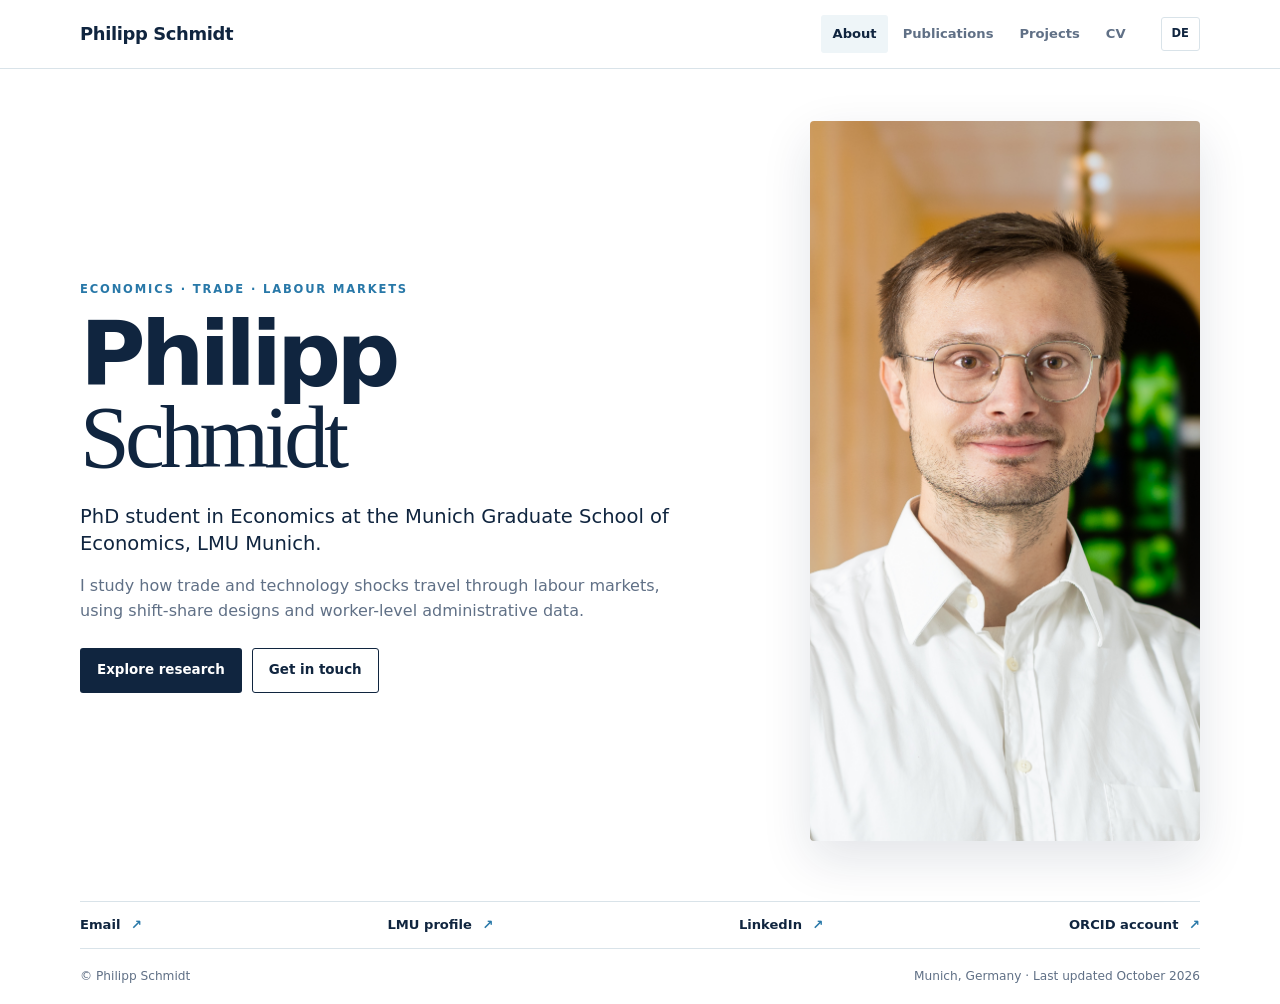
==== index.html @ 460c7bca "Fix tab navigation and add LMU profile link Co-authored-by: Copilot <223556219+Copilot@users.noreply" ====
<!doctype html>
<html lang="en">
<head>
  <meta charset="utf-8">
  <meta name="viewport" content="width=device-width, initial-scale=1">
  <meta name="description" content="Philipp Schmidt is a PhD student in Economics at LMU Munich, studying international trade, labour markets, technology shocks, shift-share designs, and worker-level administrative data.">
  <title>Philipp Schmidt | PhD Student in Economics at LMU Munich</title>

  <meta property="og:type" content="website">
  <meta property="og:title" content="Philipp Schmidt | PhD Student in Economics at LMU Munich">
  <meta property="og:description" content="Philipp Schmidt is a PhD student in Economics at LMU Munich, studying international trade, labour markets, technology shocks, shift-share designs, and worker-level administrative data.">
  <meta property="og:url" content="https://philippschmidt2410.github.io/">
  <meta property="og:image" content="https://philippschmidt2410.github.io/Schmitt_Phillip_2026_quer.jpg">
  <meta name="twitter:card" content="summary_large_image">

  <link rel="stylesheet" href="styles.css">
  <meta name="google-site-verification" content="IKykFTVIpXDxsYr1GU4MjM4J6yxkAL5DKPeEgNpzrPI">
</head>
<body>
  <header class="site-header">
    <div class="container nav-wrap">
      <a class="brand" href="#about" aria-label="Philipp Schmidt home">Philipp Schmidt</a>
      <nav aria-label="Main navigation" role="tablist">
        <button class="tab-button active" id="tab-about" type="button" role="tab" data-tab="about" data-i18n="navAbout" aria-controls="about" aria-selected="true">About</button>
        <button class="tab-button" id="tab-publications" type="button" role="tab" data-tab="publications" data-i18n="navPublications" aria-controls="publications" aria-selected="false">Publications</button>
        <button class="tab-button" id="tab-projects" type="button" role="tab" data-tab="projects" data-i18n="projectsTitle" aria-controls="projects" aria-selected="false">Projects</button>
        <button class="tab-button" id="tab-cv" type="button" role="tab" data-tab="cv" data-i18n="navCv" aria-controls="cv" aria-selected="false">CV</button>
      </nav>
      <button class="language-toggle" id="language-toggle" type="button" aria-label="Switch language">DE</button>
    </div>
  </header>

  <main class="tab-content">
    <section id="about" class="tab-panel active" role="tabpanel" aria-labelledby="tab-about">
      <div class="hero container">
        <div class="hero-copy">
          <p class="eyebrow" data-i18n="eyebrow">Economics · Trade · Labour markets</p>
          <h1>Philipp<br><span class="surname">Schmidt</span></h1>
          <p class="lead" data-i18n="intro">PhD student in Economics at the Munich Graduate School of Economics, LMU Munich.</p>
          <p class="muted" data-i18n="introDetail">I study how trade and technology shocks travel through labour markets, using shift-share designs and worker-level administrative data.</p>
          <div class="actions">
            <button class="button primary" type="button" data-open-tab="publications" data-i18n="exploreResearch">Explore publications</button>
            <a class="button secondary" href="mailto:philipp.schmidt@econ.lmu.de" data-i18n="getInTouch">Get in touch</a>
          </div>
        </div>

        <div class="portrait-card">
          <img src="Schmitt_Phillip_2026_hoch.jpg" alt="Portrait of Philipp Schmidt" width="480" height="720">
        </div>
      </div>

      <div class="quick-links container" aria-label="Profile links">
        <a href="mailto:philipp.schmidt@econ.lmu.de">Email <span>↗</span></a>
        <a href="https://www.econ.lmu.de/en/persons/contact-page/philipp-schmidt-a4335879.html" target="_blank" rel="noopener">LMU profile <span>↗</span></a>
        <a href="https://linkedin.com/in/philipp-lukas-schmidt" target="_blank" rel="noopener">LinkedIn <span>↗</span></a>
        <a href="https://orcid.org/0009-0005-5736-9751" target="_blank" rel="noopener">ORCID account <span>↗</span></a>
      </div>
    </section>

    <section id="publications" class="tab-panel section container" role="tabpanel" aria-labelledby="tab-publications">
      <div class="section-heading"><p class="eyebrow">01</p><h2 data-i18n="publicationsTitle">Publications</h2></div>
      <div class="section-intro"><p data-i18n="researchIntro">My work is empirical, in international trade, labour economics and applied econometrics.</p></div>

      <div class="cards">
        <article class="card featured">
          <p class="tag" data-i18n="wipTag">WORK IN PROGRESS</p>
          <h3>One Shock, Two Europes: The (Asymmetric) Labor Market Effects of Chinese Import Competition</h3>
          <p data-i18n="wipAbstract">I estimate the effect of Chinese import competition on manufacturing employment across EU-15 regions, using a shift-share instrument in the Borusyak–Hull–Jaravel framework with exposure-robust inference. The aggregate effect is close to zero, but it conceals a sharp divergence between German regions and the rest of the EU-15.</p>
          <p class="muted" data-i18n="wipNote">Master's thesis, Toulouse School of Economics, 2026. Supervisor: Paul Diegert, PhD.</p>
        </article>

        <article class="card">
          <p class="tag" data-i18n="publicationTag">DISCUSSION PAPER</p>
          <h3>Labor Market Integration of Asylum Seekers in Europe: Recent Trends and Barriers</h3>
          <p>Lange, Martin, Sarah McNamara and Philipp Schmidt (2024). <em>ZEW Discussion Paper No. 24-073.</em></p>
          <a href="https://dx.doi.org/10.2139/ssrn.5045065" target="_blank" rel="noopener" data-i18n="readPaper">Read paper ↗</a>
        </article>

        <article class="card">
          <p class="tag" data-i18n="reportTag">POLICY REPORT</p>
          <h3>Migration and Integration in European Labour Markets</h3>
          <p>Lange, McNamara, Schmidt, Barreto, Sommerfeld &amp; Streng (2024). Horizon Europe Deliverable D5.5, European Commission.</p>
          <a href="https://projectwelar.eu/wp-content/uploads/2024/07/D5.5_Migration-and-integration-in-European-labour-markets.pdf" target="_blank" rel="noopener" data-i18n="viewReport">View report ↗</a>
        </article>
      </div>

      <h3 class="subheading" data-i18n="experienceTitle">Research experience</h3>
      <div class="timeline">
        <div class="timeline-item"><span>08/2026–09/2026</span><div><h4>University of Mannheim · Chair of Macro and Development Economics</h4><p>Research Assistant · Prof. Miren Azkarate-Askasua, PhD</p><small>Out-of-core R pipelines for over 1 TB of workforce microdata; longitudinal career and migration sequences; scalable entity matching against Compustat and ROR.</small></div></div>
        <div class="timeline-item"><span>06/2025–07/2026</span><div><h4>University of Mannheim · Chair of International Macroeconomics</h4><p>Research Assistant · Prof. Dr. Jan Schymik</p><small>International general-equilibrium models in Julia; global patent data via SQL on Google Cloud; manuscript preparation.</small></div></div>
        <div class="timeline-item"><span>06/2025–02/2026</span><div><h4>University of Mannheim · Chair of Macro and Development Economics</h4><p>Research Assistant · Prof. Miren Azkarate-Askasua, PhD</p><small>Ported and extended a Matlab package correcting limited-mobility bias in AKM models into Julia.</small></div></div>
        <div class="timeline-item"><span>01/2024–08/2025</span><div><h4>ZEW – Leibniz Centre for European Economic Research</h4><p>Research Assistant · Labour Markets and Social Insurance</p><small>Empirical sections and visualisations for ZEW Discussion Paper 24-073; harmonisation of European Union Labour Force Survey microdata.</small></div></div>
        <div class="timeline-item"><span>10/2022–07/2023</span><div><h4>ZEW – Leibniz Centre for European Economic Research</h4><p>Research Assistant · Junior Research Group IMES</p><small>Data preparation and replication of empirical analyses on migration, integration and attitudes towards the welfare state.</small></div></div>
        <div class="timeline-item"><span>01/2021–07/2022</span><div><h4>GESIS – Leibniz Institute for the Social Sciences</h4><p>Research Assistant · Observation of the Population</p><small>Design and fielding of large-scale panel surveys (FReDA, pairfam); survey-methodological analyses.</small></div></div>
      </div>
    </section>

    <section id="projects" class="tab-panel section container" role="tabpanel" aria-labelledby="tab-projects">
      <div class="section-heading"><p class="eyebrow">02</p><h2 data-i18n="projectsTitle">Projects</h2></div>
      <div class="empty-state">
        <p data-i18n="projectsText">Master thesis and group-project repositories will be linked here once their URLs are added.</p>
      </div>
    </section>

    <section id="cv" class="tab-panel section container" role="tabpanel" aria-labelledby="tab-cv">
      <div class="section-heading"><p class="eyebrow">03</p><h2 data-i18n="cvTitle">CV &amp; Education</h2></div>
      <div class="cv-grid">
        <div>
          <h3 data-i18n="currentPosition">Current position</h3>
          <p><strong>Munich Graduate School of Economics, LMU Munich</strong><br>PhD in Economics · since 10/2026</p>
          <p class="muted" data-i18n="supervisors">Supervisors: Prof. Dr. Monika Schnitzer and Prof. Dr. Carsten Eckel</p>
        </div>
        <div>
          <h3 data-i18n="educationTitle">Education</h3>
          <p><strong>University of Mannheim &amp; Toulouse School of Economics</strong><br>MSc Economics and MSc Econometrics &amp; Empirical Economics · 2024–2026<br>Final grade 1.0 (Mannheim) · 18.2/20, <em>mention Très Bien</em> (Toulouse)</p>
          <p><strong>University of Mannheim</strong><br>BSc Economics · 2021–2024 · final grade 1.3<br>BA Political Science · 2018–2021 · final grade 1.6</p>
        </div>
      </div>
      <a class="button primary" href="CV_Schmidt.pdf" data-i18n="cvDownload">Download CV (PDF)</a>

      <h3 class="subheading" data-i18n="otherExperience">Policy &amp; professional experience</h3>
      <div class="compact-list">
        <p><strong>KfW Development Bank</strong> · Intern, Climate and Natural Resources in Asia (07/2023–12/2023)</p>
        <p><strong>German Bundestag</strong> · Intern, Office of Tobias B. Bacherle, MP (07/2022–10/2022)</p>
        <p><strong>Federal Foreign Office</strong> · Intern, EU2020 Communication and Culture (07/2020–08/2020)</p>
      </div>
    </section>
  </main>

  <footer class="container footer">
    <span>© Philipp Schmidt</span>
    <span data-i18n="footerNote">Munich, Germany · Last updated November 2026</span>
  </footer>

  <script src="script.js"></script>
</body>
</html>
---- styles.css ----
:root {
  --ink:#10253f;
  --muted:#607086;
  --blue:#2878a8;
  --pale:#eef5f8;
  --line:#d9e3e9;
  --serif:Georgia,'Times New Roman',serif;
  --sans:Inter,ui-sans-serif,system-ui,-apple-system,'Segoe UI',sans-serif;
}

* { box-sizing:border-box; }
html { scroll-behavior:smooth; }
body { margin:0; color:var(--ink); font-family:var(--sans); line-height:1.55; background:#fff; }
a { color:inherit; text-decoration:none; }
button { font:inherit; }
a:focus-visible, button:focus-visible { outline:3px solid #f0ad4e; outline-offset:3px; }
.container { width:min(1120px,calc(100% - 48px)); margin-inline:auto; }

.site-header {
  position:sticky;
  top:0;
  z-index:10;
  background:rgba(255,255,255,.96);
  backdrop-filter:blur(12px);
  border-bottom:1px solid var(--line);
}
.nav-wrap { height:68px; display:flex; align-items:center; gap:24px; }
.brand { font-size:1.12rem; font-weight:800; letter-spacing:-.02em; white-space:nowrap; margin-right:auto; }
nav { display:flex; align-items:center; gap:4px; }
.tab-button {
  border:0;
  border-radius:3px;
  background:transparent;
  color:var(--muted);
  padding:9px 11px;
  cursor:pointer;
  font-size:.82rem;
  font-weight:700;
}
.tab-button:hover { color:var(--blue); }
.tab-button.active { background:var(--pale); color:var(--ink); }
.language-toggle { border:1px solid var(--line); background:#fff; color:var(--ink); padding:7px 10px; border-radius:3px; cursor:pointer; font-size:.72rem; font-weight:800; }

.tab-panel { display:none; }
.tab-panel.active { display:block; }
.hero {
  min-height:calc(100vh - 68px);
  display:grid;
  grid-template-columns:minmax(0,1.15fr) minmax(280px,.85fr);
  align-items:center;
  gap:56px;
  padding-block:36px 44px;
}
.eyebrow, .tag { font-size:.72rem; letter-spacing:.16em; text-transform:uppercase; color:var(--blue); font-weight:800; }
.hero h1 { font-size:clamp(3.7rem,7vw,6.6rem); line-height:.92; letter-spacing:-.055em; margin:14px 0 24px; }
.surname { font-family:var(--serif); font-weight:400; }
.lead { max-width:620px; font-size:1.22rem; line-height:1.42; margin:0 0 12px; }
.muted { color:var(--muted); }
.intro-detail { max-width:620px; }
.actions { display:flex; gap:10px; margin-top:24px; }
.button { display:inline-block; border:1px solid transparent; padding:11px 16px; border-radius:3px; font-weight:800; font-size:.84rem; cursor:pointer; }
.primary { background:var(--ink); color:#fff; }
.primary:hover { background:var(--blue); }
.secondary { border-color:var(--ink); }
.secondary:hover { border-color:var(--blue); color:var(--blue); }
.portrait-card { justify-self:end; width:min(100%,390px); }
.portrait-card img { display:block; width:100%; aspect-ratio:2/3; object-fit:cover; object-position:center 32%; border-radius:4px; box-shadow:0 18px 50px rgba(16,37,63,.12); }

.quick-links { border-block:1px solid var(--line); display:flex; justify-content:space-between; gap:20px; padding:13px 0; font-size:.82rem; }
.quick-links a { font-weight:800; }
.quick-links span { color:var(--blue); margin-left:6px; }

.section { padding-block:42px 56px; }
.section-heading { display:flex; align-items:baseline; gap:18px; margin-bottom:18px; }
.section-heading .eyebrow { margin:0; }
.section h2 { font-size:clamp(2.2rem,4vw,3.8rem); letter-spacing:-.06em; line-height:1; margin:0; }
.section-intro { max-width:680px; font-size:1.1rem; margin-bottom:24px; }
.cards { display:grid; grid-template-columns:1fr 1fr; gap:12px; }
.card { border:1px solid var(--line); padding:20px; min-height:220px; display:flex; flex-direction:column; }
.card.featured { background:var(--pale); border-color:transparent; }
.card h3 { font-family:var(--serif); font-size:1.45rem; line-height:1.18; margin:6px 0 12px; font-weight:400; }
.card a { color:var(--blue); font-weight:800; margin-top:auto; font-size:.84rem; }
.subheading { margin:36px 0 12px; font-size:1.12rem; }
.timeline { border-top:1px solid var(--line); }
.timeline-item { display:grid; grid-template-columns:155px 1fr; gap:22px; padding:12px 0; border-bottom:1px solid var(--line); }
.timeline-item > span { color:var(--blue); font-size:.78rem; font-weight:800; }
.timeline-item h4 { font-size:.95rem; margin:0 0 2px; }
.timeline-item p { margin:0; color:var(--muted); font-size:.86rem; }
.timeline-item small { display:block; margin-top:5px; color:var(--muted); }

.empty-state { border:1px solid var(--line); background:var(--pale); padding:24px; max-width:680px; }
.empty-state p { margin:0; }
.cv-grid { display:grid; grid-template-columns:1fr 1fr; gap:36px; margin-bottom:22px; }
.cv-grid h3 { font-size:.78rem; text-transform:uppercase; letter-spacing:.12em; color:var(--blue); }
.compact-list { border-top:1px solid var(--line); }
.compact-list p { padding:10px 0; border-bottom:1px solid var(--line); margin:0; }

.footer { display:flex; justify-content:space-between; gap:20px; padding-block:18px; color:var(--muted); font-size:.76rem; }

@media (max-width:760px) {
  .container { width:min(100% - 32px,560px); }
  .nav-wrap { height:auto; min-height:62px; flex-wrap:wrap; gap:4px 8px; padding-block:7px; }
  .brand { flex:1 1 calc(100% - 54px); }
  .language-toggle { order:2; }
  nav { order:3; width:100%; overflow-x:auto; }
  .tab-button { flex:1; padding:7px 5px; white-space:nowrap; }
  .hero { min-height:auto; grid-template-columns:1fr; gap:26px; padding-block:38px 30px; }
  .hero h1 { font-size:clamp(3.2rem,17vw,5rem); }
  .portrait-card { justify-self:start; width:210px; }
  .quick-links { flex-wrap:wrap; justify-content:flex-start; gap:8px 18px; }
  .section { padding-block:28px 40px; }
  .cards, .cv-grid { grid-template-columns:1fr; gap:10px; }
  .timeline-item { grid-template-columns:1fr; gap:2px; padding-block:10px; }
  .section-heading { gap:10px; }
  .footer { display:block; }
  .footer span { display:block; }
}
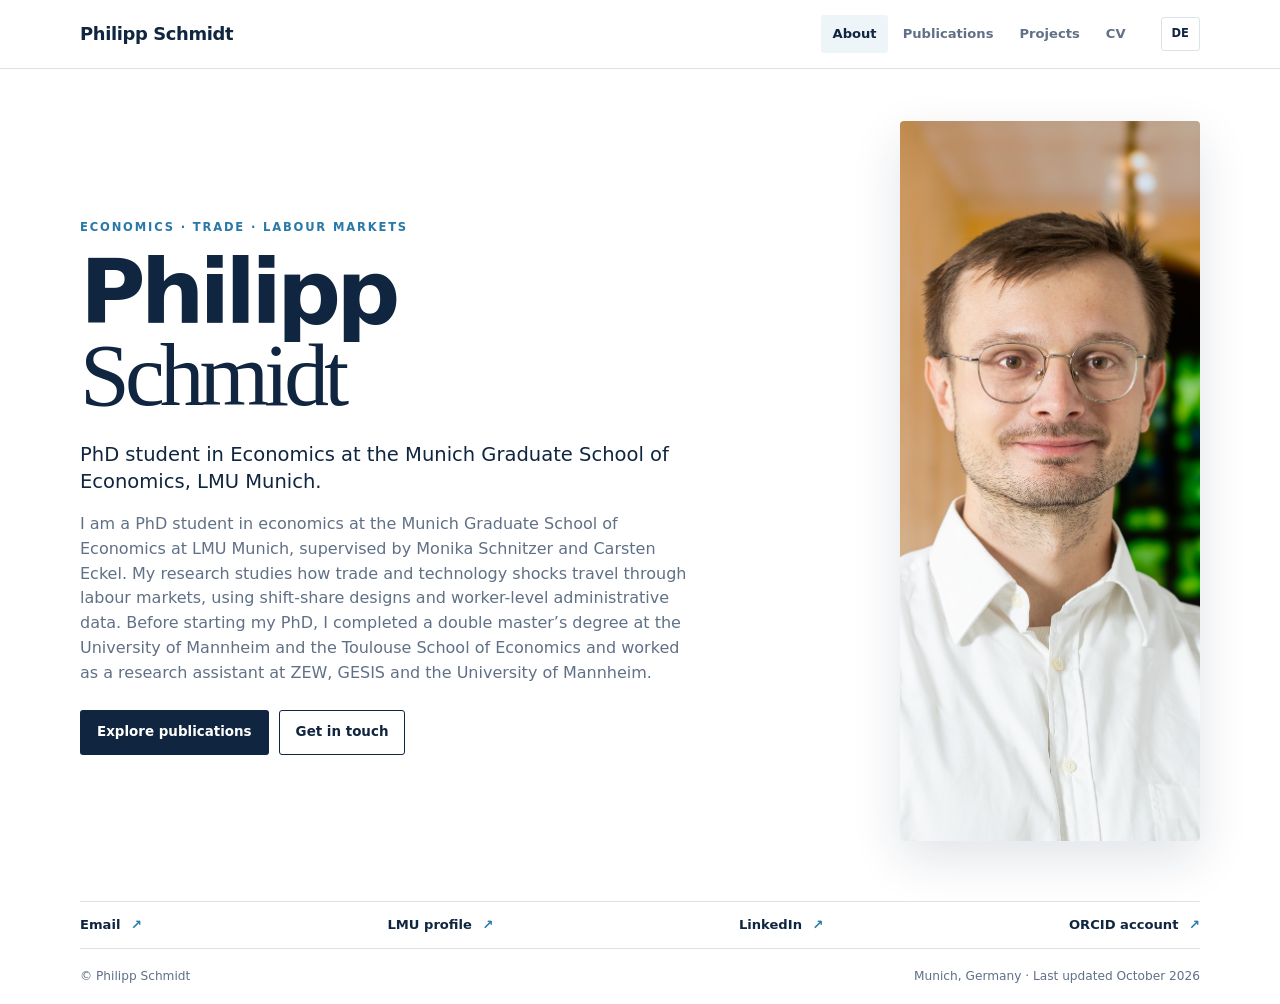
==== commit da2930fb: "Update profile text and navigation Co-authored-by: copilot-swe-agent[bot] <198982749+Copilot@users.n" ====
--- a/index.html
+++ b/index.html
@@ -19,7 +19,7 @@
 <body>
   <header class="site-header">
     <div class="container nav-wrap">
-      <a class="brand" href="#about" aria-label="Philipp Schmidt home">Philipp Schmidt</a>
+      <button class="brand" type="button" data-open-tab="about" aria-label="Philipp Schmidt home">Philipp Schmidt</button>
       <nav aria-label="Main navigation" role="tablist">
         <button class="tab-button active" id="tab-about" type="button" role="tab" data-tab="about" data-i18n="navAbout" aria-controls="about" aria-selected="true">About</button>
         <button class="tab-button" id="tab-publications" type="button" role="tab" data-tab="publications" data-i18n="navPublications" aria-controls="publications" aria-selected="false">Publications</button>
@@ -39,7 +39,7 @@
           <p class="lead" data-i18n="intro">PhD student in Economics at the Munich Graduate School of Economics, LMU Munich.</p>
           <p class="muted" data-i18n="introDetail">I study how trade and technology shocks travel through labour markets, using shift-share designs and worker-level administrative data.</p>
           <div class="actions">
-            <button class="button primary" type="button" data-open-tab="publications" data-i18n="exploreResearch">Explore publications</button>
+            <button class="button primary" type="button" data-open-tab="publications" data-i18n="explorePublications">Explore publications</button>
             <a class="button secondary" href="mailto:philipp.schmidt@econ.lmu.de" data-i18n="getInTouch">Get in touch</a>
           </div>
         </div>
--- a/styles.css
+++ b/styles.css
@@ -25,7 +25,7 @@
   border-bottom:1px solid var(--line);
 }
 .nav-wrap { height:68px; display:flex; align-items:center; gap:24px; }
-.brand { font-size:1.12rem; font-weight:800; letter-spacing:-.02em; white-space:nowrap; margin-right:auto; }
+.brand { border:0; background:transparent; color:var(--ink); font-size:1.12rem; font-weight:800; letter-spacing:-.02em; white-space:nowrap; margin-right:auto; cursor:pointer; padding:0; }
 nav { display:flex; align-items:center; gap:4px; }
 .tab-button {
   border:0;
@@ -63,7 +63,7 @@
 .primary:hover { background:var(--blue); }
 .secondary { border-color:var(--ink); }
 .secondary:hover { border-color:var(--blue); color:var(--blue); }
-.portrait-card { justify-self:end; width:min(100%,390px); }
+.portrait-card { justify-self:end; width:min(100%,300px); }
 .portrait-card img { display:block; width:100%; aspect-ratio:2/3; object-fit:cover; object-position:center 32%; border-radius:4px; box-shadow:0 18px 50px rgba(16,37,63,.12); }
 
 .quick-links { border-block:1px solid var(--line); display:flex; justify-content:space-between; gap:20px; padding:13px 0; font-size:.82rem; }
@@ -106,7 +106,7 @@
   .tab-button { flex:1; padding:7px 5px; white-space:nowrap; }
   .hero { min-height:auto; grid-template-columns:1fr; gap:26px; padding-block:38px 30px; }
   .hero h1 { font-size:clamp(3.2rem,17vw,5rem); }
-  .portrait-card { justify-self:start; width:210px; }
+  .portrait-card { justify-self:start; width:180px; }
   .quick-links { flex-wrap:wrap; justify-content:flex-start; gap:8px 18px; }
   .section { padding-block:28px 40px; }
   .cards, .cv-grid { grid-template-columns:1fr; gap:10px; }
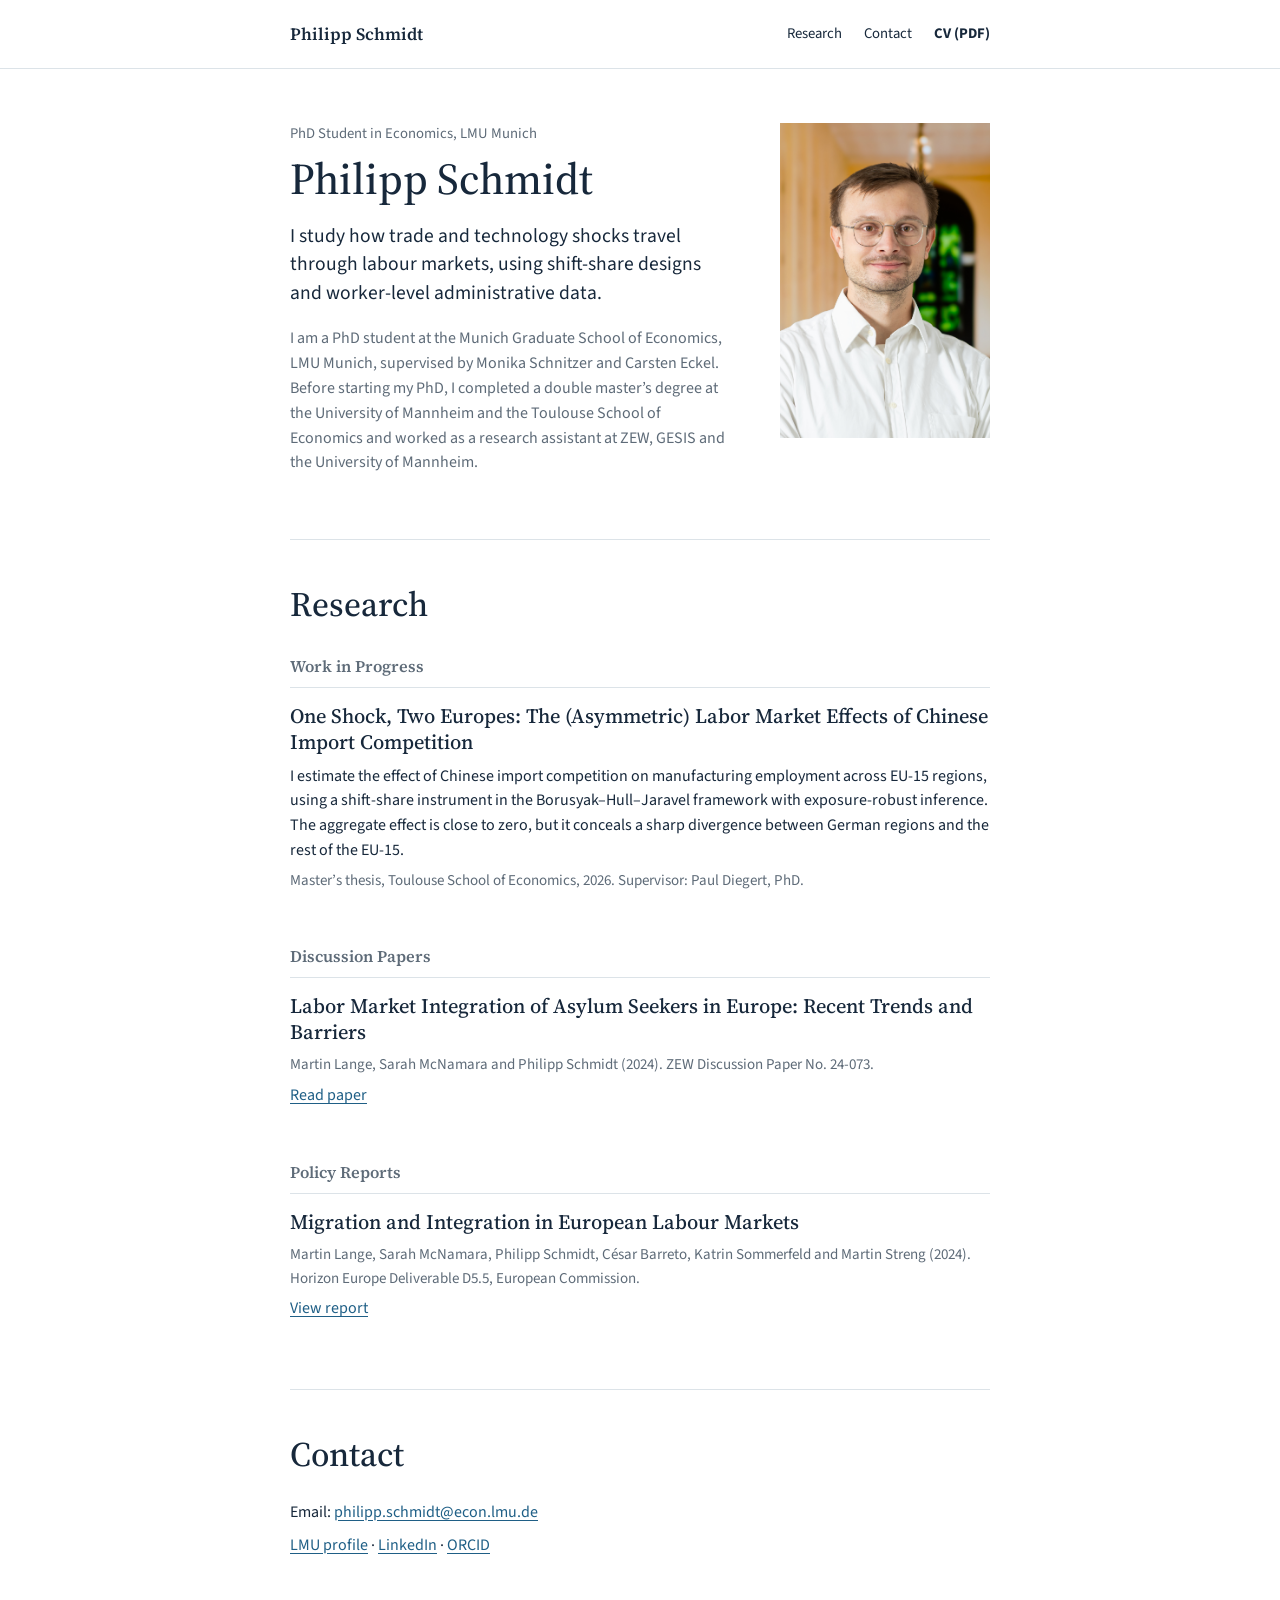
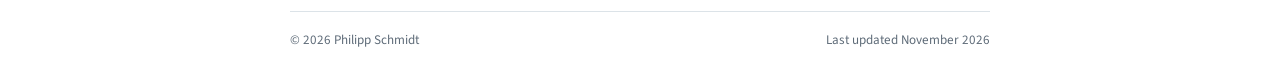
==== commit c0a359a3: "Modernize academic personal website Co-authored-by: copilot-swe-agent[bot] <198982749+Copilot@users." ====
--- a/index.html
+++ b/index.html
@@ -10,128 +10,82 @@
   <meta property="og:title" content="Philipp Schmidt | PhD Student in Economics at LMU Munich">
   <meta property="og:description" content="Philipp Schmidt is a PhD student in Economics at LMU Munich, studying international trade, labour markets, technology shocks, shift-share designs, and worker-level administrative data.">
   <meta property="og:url" content="https://philippschmidt2410.github.io/">
-  <meta property="og:image" content="https://philippschmidt2410.github.io/Schmitt_Phillip_2026_quer.jpg">
+  <meta property="og:image" content="https://philippschmidt2410.github.io/schmidt-philipp-og.jpg">
   <meta name="twitter:card" content="summary_large_image">
 
+  <link rel="icon" href="favicon.svg" type="image/svg+xml">
+  <link rel="preconnect" href="https://fonts.googleapis.com">
+  <link rel="preconnect" href="https://fonts.gstatic.com" crossorigin>
+  <link href="https://fonts.googleapis.com/css2?family=Source+Sans+3:wght@400;500;600;700&family=Source+Serif+4:wght@400;500;600&display=swap" rel="stylesheet">
   <link rel="stylesheet" href="styles.css">
   <meta name="google-site-verification" content="IKykFTVIpXDxsYr1GU4MjM4J6yxkAL5DKPeEgNpzrPI">
 </head>
 <body>
   <header class="site-header">
     <div class="container nav-wrap">
-      <button class="brand" type="button" data-open-tab="about" aria-label="Philipp Schmidt home">Philipp Schmidt</button>
-      <nav aria-label="Main navigation" role="tablist">
-        <button class="tab-button active" id="tab-about" type="button" role="tab" data-tab="about" data-i18n="navAbout" aria-controls="about" aria-selected="true">About</button>
-        <button class="tab-button" id="tab-publications" type="button" role="tab" data-tab="publications" data-i18n="navPublications" aria-controls="publications" aria-selected="false">Publications</button>
-        <button class="tab-button" id="tab-projects" type="button" role="tab" data-tab="projects" data-i18n="projectsTitle" aria-controls="projects" aria-selected="false">Projects</button>
-        <button class="tab-button" id="tab-cv" type="button" role="tab" data-tab="cv" data-i18n="navCv" aria-controls="cv" aria-selected="false">CV</button>
+      <a class="brand" href="#" aria-label="Philipp Schmidt, home">Philipp Schmidt</a>
+      <nav aria-label="Main navigation">
+        <a href="#research">Research</a>
+        <a href="#contact">Contact</a>
+        <a class="cv-link" href="philipp-schmidt-cv.pdf">CV (PDF)</a>
       </nav>
-      <button class="language-toggle" id="language-toggle" type="button" aria-label="Switch language">DE</button>
     </div>
   </header>
 
-  <main class="tab-content">
-    <section id="about" class="tab-panel active" role="tabpanel" aria-labelledby="tab-about">
-      <div class="hero container">
-        <div class="hero-copy">
-          <p class="eyebrow" data-i18n="eyebrow">Economics · Trade · Labour markets</p>
-          <h1>Philipp<br><span class="surname">Schmidt</span></h1>
-          <p class="lead" data-i18n="intro">PhD student in Economics at the Munich Graduate School of Economics, LMU Munich.</p>
-          <p class="muted" data-i18n="introDetail">I study how trade and technology shocks travel through labour markets, using shift-share designs and worker-level administrative data.</p>
-          <div class="actions">
-            <button class="button primary" type="button" data-open-tab="publications" data-i18n="explorePublications">Explore publications</button>
-            <a class="button secondary" href="mailto:philipp.schmidt@econ.lmu.de" data-i18n="getInTouch">Get in touch</a>
-          </div>
-        </div>
+  <main>
+    <section id="about" class="intro container">
+      <div class="intro-copy">
+        <p class="role">PhD Student in Economics, LMU Munich</p>
+        <h1>Philipp Schmidt</h1>
+        <p class="lead">I study how trade and technology shocks travel through labour markets, using shift-share designs and worker-level administrative data.</p>
+        <p>I am a PhD student at the Munich Graduate School of Economics, LMU Munich, supervised by Monika Schnitzer and Carsten Eckel. Before starting my PhD, I completed a double master’s degree at the University of Mannheim and the Toulouse School of Economics and worked as a research assistant at ZEW, GESIS and the University of Mannheim.</p>
+      </div>
+      <figure class="portrait">
+        <img src="schmidt-philipp-portrait.jpg" alt="Portrait of Philipp Schmidt" width="480" height="720">
+      </figure>
+    </section>
 
-        <div class="portrait-card">
-          <img src="Schmitt_Phillip_2026_hoch.jpg" alt="Portrait of Philipp Schmidt" width="480" height="720">
-        </div>
+    <section id="research" class="section container">
+      <h2>Research</h2>
+
+      <div class="research-group">
+        <h3>Work in Progress</h3>
+        <article class="research-item">
+          <h4>One Shock, Two Europes: The (Asymmetric) Labor Market Effects of Chinese Import Competition</h4>
+          <p class="abstract">I estimate the effect of Chinese import competition on manufacturing employment across EU-15 regions, using a shift-share instrument in the Borusyak–Hull–Jaravel framework with exposure-robust inference. The aggregate effect is close to zero, but it conceals a sharp divergence between German regions and the rest of the EU-15.</p>
+          <p class="item-meta">Master’s thesis, Toulouse School of Economics, 2026. Supervisor: Paul Diegert, PhD.</p>
+        </article>
       </div>
 
-      <div class="quick-links container" aria-label="Profile links">
-        <a href="mailto:philipp.schmidt@econ.lmu.de">Email <span>↗</span></a>
-        <a href="https://www.econ.lmu.de/en/persons/contact-page/philipp-schmidt-a4335879.html" target="_blank" rel="noopener">LMU profile <span>↗</span></a>
-        <a href="https://linkedin.com/in/philipp-lukas-schmidt" target="_blank" rel="noopener">LinkedIn <span>↗</span></a>
-        <a href="https://orcid.org/0009-0005-5736-9751" target="_blank" rel="noopener">ORCID account <span>↗</span></a>
+      <div class="research-group">
+        <h3>Discussion Papers</h3>
+        <article class="research-item">
+          <h4>Labor Market Integration of Asylum Seekers in Europe: Recent Trends and Barriers</h4>
+          <p class="item-meta">Martin Lange, Sarah McNamara and Philipp Schmidt (2024). ZEW Discussion Paper No. 24-073.</p>
+          <p><a href="https://dx.doi.org/10.2139/ssrn.5045065" target="_blank" rel="noopener">Read paper</a></p>
+        </article>
+      </div>
+
+      <div class="research-group">
+        <h3>Policy Reports</h3>
+        <article class="research-item">
+          <h4>Migration and Integration in European Labour Markets</h4>
+          <p class="item-meta">Martin Lange, Sarah McNamara, Philipp Schmidt, César Barreto, Katrin Sommerfeld and Martin Streng (2024). Horizon Europe Deliverable D5.5, European Commission.</p>
+          <p><a href="https://projectwelar.eu/wp-content/uploads/2024/07/D5.5_Migration-and-integration-in-European-labour-markets.pdf" target="_blank" rel="noopener">View report</a></p>
+        </article>
       </div>
     </section>
 
-    <section id="publications" class="tab-panel section container" role="tabpanel" aria-labelledby="tab-publications">
-      <div class="section-heading"><p class="eyebrow">01</p><h2 data-i18n="publicationsTitle">Publications</h2></div>
-      <div class="section-intro"><p data-i18n="researchIntro">My work is empirical, in international trade, labour economics and applied econometrics.</p></div>
-
-      <div class="cards">
-        <article class="card featured">
-          <p class="tag" data-i18n="wipTag">WORK IN PROGRESS</p>
-          <h3>One Shock, Two Europes: The (Asymmetric) Labor Market Effects of Chinese Import Competition</h3>
-          <p data-i18n="wipAbstract">I estimate the effect of Chinese import competition on manufacturing employment across EU-15 regions, using a shift-share instrument in the Borusyak–Hull–Jaravel framework with exposure-robust inference. The aggregate effect is close to zero, but it conceals a sharp divergence between German regions and the rest of the EU-15.</p>
-          <p class="muted" data-i18n="wipNote">Master's thesis, Toulouse School of Economics, 2026. Supervisor: Paul Diegert, PhD.</p>
-        </article>
-
-        <article class="card">
-          <p class="tag" data-i18n="publicationTag">DISCUSSION PAPER</p>
-          <h3>Labor Market Integration of Asylum Seekers in Europe: Recent Trends and Barriers</h3>
-          <p>Lange, Martin, Sarah McNamara and Philipp Schmidt (2024). <em>ZEW Discussion Paper No. 24-073.</em></p>
-          <a href="https://dx.doi.org/10.2139/ssrn.5045065" target="_blank" rel="noopener" data-i18n="readPaper">Read paper ↗</a>
-        </article>
-
-        <article class="card">
-          <p class="tag" data-i18n="reportTag">POLICY REPORT</p>
-          <h3>Migration and Integration in European Labour Markets</h3>
-          <p>Lange, McNamara, Schmidt, Barreto, Sommerfeld &amp; Streng (2024). Horizon Europe Deliverable D5.5, European Commission.</p>
-          <a href="https://projectwelar.eu/wp-content/uploads/2024/07/D5.5_Migration-and-integration-in-European-labour-markets.pdf" target="_blank" rel="noopener" data-i18n="viewReport">View report ↗</a>
-        </article>
-      </div>
-
-      <h3 class="subheading" data-i18n="experienceTitle">Research experience</h3>
-      <div class="timeline">
-        <div class="timeline-item"><span>08/2026–09/2026</span><div><h4>University of Mannheim · Chair of Macro and Development Economics</h4><p>Research Assistant · Prof. Miren Azkarate-Askasua, PhD</p><small>Out-of-core R pipelines for over 1 TB of workforce microdata; longitudinal career and migration sequences; scalable entity matching against Compustat and ROR.</small></div></div>
-        <div class="timeline-item"><span>06/2025–07/2026</span><div><h4>University of Mannheim · Chair of International Macroeconomics</h4><p>Research Assistant · Prof. Dr. Jan Schymik</p><small>International general-equilibrium models in Julia; global patent data via SQL on Google Cloud; manuscript preparation.</small></div></div>
-        <div class="timeline-item"><span>06/2025–02/2026</span><div><h4>University of Mannheim · Chair of Macro and Development Economics</h4><p>Research Assistant · Prof. Miren Azkarate-Askasua, PhD</p><small>Ported and extended a Matlab package correcting limited-mobility bias in AKM models into Julia.</small></div></div>
-        <div class="timeline-item"><span>01/2024–08/2025</span><div><h4>ZEW – Leibniz Centre for European Economic Research</h4><p>Research Assistant · Labour Markets and Social Insurance</p><small>Empirical sections and visualisations for ZEW Discussion Paper 24-073; harmonisation of European Union Labour Force Survey microdata.</small></div></div>
-        <div class="timeline-item"><span>10/2022–07/2023</span><div><h4>ZEW – Leibniz Centre for European Economic Research</h4><p>Research Assistant · Junior Research Group IMES</p><small>Data preparation and replication of empirical analyses on migration, integration and attitudes towards the welfare state.</small></div></div>
-        <div class="timeline-item"><span>01/2021–07/2022</span><div><h4>GESIS – Leibniz Institute for the Social Sciences</h4><p>Research Assistant · Observation of the Population</p><small>Design and fielding of large-scale panel surveys (FReDA, pairfam); survey-methodological analyses.</small></div></div>
-      </div>
-    </section>
-
-    <section id="projects" class="tab-panel section container" role="tabpanel" aria-labelledby="tab-projects">
-      <div class="section-heading"><p class="eyebrow">02</p><h2 data-i18n="projectsTitle">Projects</h2></div>
-      <div class="empty-state">
-        <p data-i18n="projectsText">Master thesis and group-project repositories will be linked here once their URLs are added.</p>
-      </div>
-    </section>
-
-    <section id="cv" class="tab-panel section container" role="tabpanel" aria-labelledby="tab-cv">
-      <div class="section-heading"><p class="eyebrow">03</p><h2 data-i18n="cvTitle">CV &amp; Education</h2></div>
-      <div class="cv-grid">
-        <div>
-          <h3 data-i18n="currentPosition">Current position</h3>
-          <p><strong>Munich Graduate School of Economics, LMU Munich</strong><br>PhD in Economics · since 10/2026</p>
-          <p class="muted" data-i18n="supervisors">Supervisors: Prof. Dr. Monika Schnitzer and Prof. Dr. Carsten Eckel</p>
-        </div>
-        <div>
-          <h3 data-i18n="educationTitle">Education</h3>
-          <p><strong>University of Mannheim &amp; Toulouse School of Economics</strong><br>MSc Economics and MSc Econometrics &amp; Empirical Economics · 2024–2026<br>Final grade 1.0 (Mannheim) · 18.2/20, <em>mention Très Bien</em> (Toulouse)</p>
-          <p><strong>University of Mannheim</strong><br>BSc Economics · 2021–2024 · final grade 1.3<br>BA Political Science · 2018–2021 · final grade 1.6</p>
-        </div>
-      </div>
-      <a class="button primary" href="CV_Schmidt.pdf" data-i18n="cvDownload">Download CV (PDF)</a>
-
-      <h3 class="subheading" data-i18n="otherExperience">Policy &amp; professional experience</h3>
-      <div class="compact-list">
-        <p><strong>KfW Development Bank</strong> · Intern, Climate and Natural Resources in Asia (07/2023–12/2023)</p>
-        <p><strong>German Bundestag</strong> · Intern, Office of Tobias B. Bacherle, MP (07/2022–10/2022)</p>
-        <p><strong>Federal Foreign Office</strong> · Intern, EU2020 Communication and Culture (07/2020–08/2020)</p>
-      </div>
+    <section id="contact" class="section container">
+      <h2>Contact</h2>
+      <p>Email: <a href="mailto:philipp.schmidt@econ.lmu.de">philipp.schmidt@econ.lmu.de</a></p>
+      <p><a href="https://www.econ.lmu.de/en/persons/contact-page/philipp-schmidt-a4335879.html" target="_blank" rel="noopener">LMU profile</a> · <a href="https://linkedin.com/in/philipp-lukas-schmidt" target="_blank" rel="noopener">LinkedIn</a> · <a href="https://orcid.org/0009-0005-5736-9751" target="_blank" rel="noopener">ORCID</a></p>
     </section>
   </main>
 
   <footer class="container footer">
-    <span>© Philipp Schmidt</span>
-    <span data-i18n="footerNote">Munich, Germany · Last updated November 2026</span>
+    <span>© 2026 Philipp Schmidt</span>
+    <span>Last updated November 2026</span>
   </footer>
-
-  <script src="script.js"></script>
 </body>
 </html>
--- a/styles.css
+++ b/styles.css
@@ -1,117 +1,140 @@
 :root {
-  --ink:#10253f;
-  --muted:#607086;
-  --blue:#2878a8;
-  --pale:#eef5f8;
-  --line:#d9e3e9;
-  --serif:Georgia,'Times New Roman',serif;
-  --sans:Inter,ui-sans-serif,system-ui,-apple-system,'Segoe UI',sans-serif;
+  --ink: #17283b;
+  --muted: #5e6b78;
+  --line: #dce3e8;
+  --link: #1f5f86;
+  --heading: "Source Serif 4", Georgia, serif;
+  --text: "Source Sans 3", "Helvetica Neue", Arial, sans-serif;
 }
 
-* { box-sizing:border-box; }
-html { scroll-behavior:smooth; }
-body { margin:0; color:var(--ink); font-family:var(--sans); line-height:1.55; background:#fff; }
-a { color:inherit; text-decoration:none; }
-button { font:inherit; }
-a:focus-visible, button:focus-visible { outline:3px solid #f0ad4e; outline-offset:3px; }
-.container { width:min(1120px,calc(100% - 48px)); margin-inline:auto; }
+* { box-sizing: border-box; }
+html { scroll-behavior: smooth; }
+body {
+  margin: 0;
+  color: var(--ink);
+  background: #fff;
+  font-family: var(--text);
+  line-height: 1.55;
+}
+a { color: var(--link); text-decoration-thickness: 1px; text-underline-offset: 3px; }
+a:hover { text-decoration-thickness: 2px; }
+a:focus-visible { outline: 3px solid #d6a64a; outline-offset: 3px; }
+.container { width: min(700px, calc(100% - 48px)); margin-inline: auto; }
 
 .site-header {
-  position:sticky;
-  top:0;
-  z-index:10;
-  background:rgba(255,255,255,.96);
-  backdrop-filter:blur(12px);
-  border-bottom:1px solid var(--line);
+  position: sticky;
+  top: 0;
+  z-index: 10;
+  background: rgba(255, 255, 255, 0.97);
+  border-bottom: 1px solid var(--line);
 }
-.nav-wrap { height:68px; display:flex; align-items:center; gap:24px; }
-.brand { border:0; background:transparent; color:var(--ink); font-size:1.12rem; font-weight:800; letter-spacing:-.02em; white-space:nowrap; margin-right:auto; cursor:pointer; padding:0; }
-nav { display:flex; align-items:center; gap:4px; }
-.tab-button {
-  border:0;
-  border-radius:3px;
-  background:transparent;
-  color:var(--muted);
-  padding:9px 11px;
-  cursor:pointer;
-  font-size:.82rem;
-  font-weight:700;
+.nav-wrap {
+  height: 68px;
+  display: flex;
+  align-items: center;
+  justify-content: space-between;
+  gap: 24px;
 }
-.tab-button:hover { color:var(--blue); }
-.tab-button.active { background:var(--pale); color:var(--ink); }
-.language-toggle { border:1px solid var(--line); background:#fff; color:var(--ink); padding:7px 10px; border-radius:3px; cursor:pointer; font-size:.72rem; font-weight:800; }
+.brand {
+  color: var(--ink);
+  font-family: var(--heading);
+  font-size: 1.08rem;
+  font-weight: 600;
+  text-decoration: none;
+  white-space: nowrap;
+}
+nav { display: flex; align-items: center; gap: 22px; font-size: 0.92rem; }
+nav a { color: var(--ink); text-decoration: none; }
+nav a:hover { text-decoration: underline; }
+.cv-link { font-weight: 700; }
 
-.tab-panel { display:none; }
-.tab-panel.active { display:block; }
-.hero {
-  min-height:calc(100vh - 68px);
-  display:grid;
-  grid-template-columns:minmax(0,1.15fr) minmax(280px,.85fr);
-  align-items:center;
-  gap:56px;
-  padding-block:36px 44px;
+.intro {
+  display: grid;
+  grid-template-columns: minmax(0, 1fr) 210px;
+  align-items: start;
+  gap: 44px;
+  padding-block: 54px 48px;
+  scroll-margin-top: 68px;
 }
-.eyebrow, .tag { font-size:.72rem; letter-spacing:.16em; text-transform:uppercase; color:var(--blue); font-weight:800; }
-.hero h1 { font-size:clamp(3.7rem,7vw,6.6rem); line-height:.92; letter-spacing:-.055em; margin:14px 0 24px; }
-.surname { font-family:var(--serif); font-weight:400; }
-.lead { max-width:620px; font-size:1.22rem; line-height:1.42; margin:0 0 12px; }
-.muted { color:var(--muted); }
-.intro-detail { max-width:620px; }
-.actions { display:flex; gap:10px; margin-top:24px; }
-.button { display:inline-block; border:1px solid transparent; padding:11px 16px; border-radius:3px; font-weight:800; font-size:.84rem; cursor:pointer; }
-.primary { background:var(--ink); color:#fff; }
-.primary:hover { background:var(--blue); }
-.secondary { border-color:var(--ink); }
-.secondary:hover { border-color:var(--blue); color:var(--blue); }
-.portrait-card { justify-self:end; width:min(100%,300px); }
-.portrait-card img { display:block; width:100%; aspect-ratio:2/3; object-fit:cover; object-position:center 32%; border-radius:4px; box-shadow:0 18px 50px rgba(16,37,63,.12); }
+.role { margin: 0 0 10px; color: var(--muted); font-size: 0.92rem; }
+h1, h2, h3, h4 { font-family: var(--heading); }
+h1 {
+  margin: 0 0 20px;
+  font-size: 2.75rem;
+  line-height: 1.05;
+  font-weight: 500;
+}
+.lead { font-size: 1.22rem; line-height: 1.45; }
+.intro-copy p:last-child { color: var(--muted); }
+.portrait { margin: 0; }
+.portrait img {
+  display: block;
+  width: 210px;
+  height: auto;
+  aspect-ratio: 2 / 3;
+  object-fit: cover;
+  object-position: center 32%;
+}
 
-.quick-links { border-block:1px solid var(--line); display:flex; justify-content:space-between; gap:20px; padding:13px 0; font-size:.82rem; }
-.quick-links a { font-weight:800; }
-.quick-links span { color:var(--blue); margin-left:6px; }
+.section {
+  padding-block: 46px;
+  border-top: 1px solid var(--line);
+  scroll-margin-top: 68px;
+}
+.section h2 {
+  margin: 0 0 26px;
+  font-size: 2.15rem;
+  line-height: 1.1;
+  font-weight: 500;
+}
+.research-group { margin-top: 30px; }
+.research-group h3 {
+  margin: 0 0 12px;
+  padding-bottom: 8px;
+  border-bottom: 1px solid var(--line);
+  color: var(--muted);
+  font-size: 1.02rem;
+  font-weight: 600;
+}
+.research-item { padding: 4px 0 16px; }
+.research-item h4 {
+  margin: 0 0 8px;
+  font-size: 1.28rem;
+  line-height: 1.25;
+  font-weight: 500;
+}
+.research-item p { margin: 0 0 6px; }
+.abstract { color: var(--ink); }
+.item-meta { color: var(--muted); font-size: 0.94rem; }
 
-.section { padding-block:42px 56px; }
-.section-heading { display:flex; align-items:baseline; gap:18px; margin-bottom:18px; }
-.section-heading .eyebrow { margin:0; }
-.section h2 { font-size:clamp(2.2rem,4vw,3.8rem); letter-spacing:-.06em; line-height:1; margin:0; }
-.section-intro { max-width:680px; font-size:1.1rem; margin-bottom:24px; }
-.cards { display:grid; grid-template-columns:1fr 1fr; gap:12px; }
-.card { border:1px solid var(--line); padding:20px; min-height:220px; display:flex; flex-direction:column; }
-.card.featured { background:var(--pale); border-color:transparent; }
-.card h3 { font-family:var(--serif); font-size:1.45rem; line-height:1.18; margin:6px 0 12px; font-weight:400; }
-.card a { color:var(--blue); font-weight:800; margin-top:auto; font-size:.84rem; }
-.subheading { margin:36px 0 12px; font-size:1.12rem; }
-.timeline { border-top:1px solid var(--line); }
-.timeline-item { display:grid; grid-template-columns:155px 1fr; gap:22px; padding:12px 0; border-bottom:1px solid var(--line); }
-.timeline-item > span { color:var(--blue); font-size:.78rem; font-weight:800; }
-.timeline-item h4 { font-size:.95rem; margin:0 0 2px; }
-.timeline-item p { margin:0; color:var(--muted); font-size:.86rem; }
-.timeline-item small { display:block; margin-top:5px; color:var(--muted); }
+#contact p { margin: 0 0 8px; }
+.footer {
+  display: flex;
+  justify-content: space-between;
+  gap: 20px;
+  padding-block: 18px 28px;
+  border-top: 1px solid var(--line);
+  color: var(--muted);
+  font-size: 0.82rem;
+}
 
-.empty-state { border:1px solid var(--line); background:var(--pale); padding:24px; max-width:680px; }
-.empty-state p { margin:0; }
-.cv-grid { display:grid; grid-template-columns:1fr 1fr; gap:36px; margin-bottom:22px; }
-.cv-grid h3 { font-size:.78rem; text-transform:uppercase; letter-spacing:.12em; color:var(--blue); }
-.compact-list { border-top:1px solid var(--line); }
-.compact-list p { padding:10px 0; border-bottom:1px solid var(--line); margin:0; }
-
-.footer { display:flex; justify-content:space-between; gap:20px; padding-block:18px; color:var(--muted); font-size:.76rem; }
-
-@media (max-width:760px) {
-  .container { width:min(100% - 32px,560px); }
-  .nav-wrap { height:auto; min-height:62px; flex-wrap:wrap; gap:4px 8px; padding-block:7px; }
-  .brand { flex:1 1 calc(100% - 54px); }
-  .language-toggle { order:2; }
-  nav { order:3; width:100%; overflow-x:auto; }
-  .tab-button { flex:1; padding:7px 5px; white-space:nowrap; }
-  .hero { min-height:auto; grid-template-columns:1fr; gap:26px; padding-block:38px 30px; }
-  .hero h1 { font-size:clamp(3.2rem,17vw,5rem); }
-  .portrait-card { justify-self:start; width:180px; }
-  .quick-links { flex-wrap:wrap; justify-content:flex-start; gap:8px 18px; }
-  .section { padding-block:28px 40px; }
-  .cards, .cv-grid { grid-template-columns:1fr; gap:10px; }
-  .timeline-item { grid-template-columns:1fr; gap:2px; padding-block:10px; }
-  .section-heading { gap:10px; }
-  .footer { display:block; }
-  .footer span { display:block; }
+@media (max-width: 760px) {
+  .container { width: min(100% - 32px, 560px); }
+  .nav-wrap {
+    height: auto;
+    min-height: 62px;
+    gap: 10px;
+  }
+  nav { gap: 12px; font-size: 0.86rem; }
+  .intro {
+    grid-template-columns: 1fr;
+    gap: 24px;
+    padding-block: 38px;
+  }
+  h1 { font-size: 2.35rem; }
+  .portrait { grid-row: 1; }
+  .portrait img { width: 150px; }
+  .section { padding-block: 34px; }
+  .footer { display: block; }
+  .footer span { display: block; }
 }
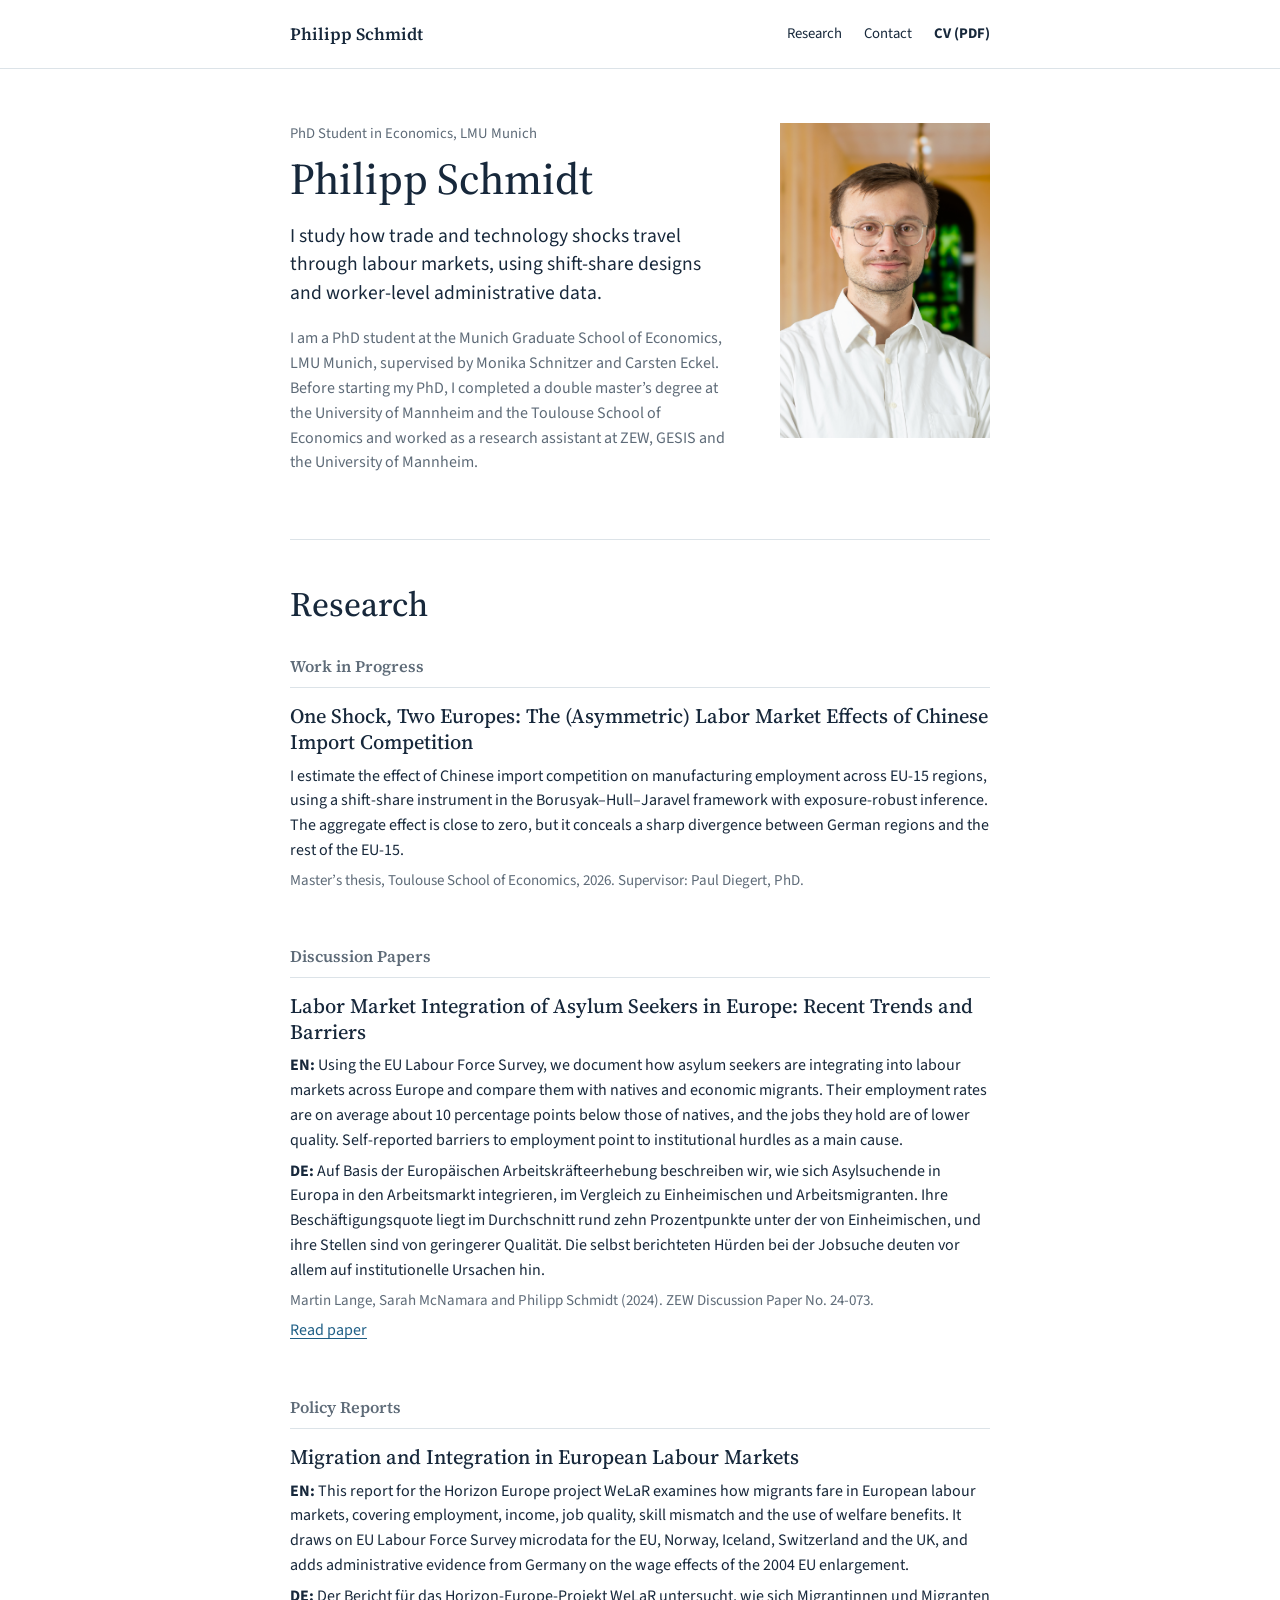
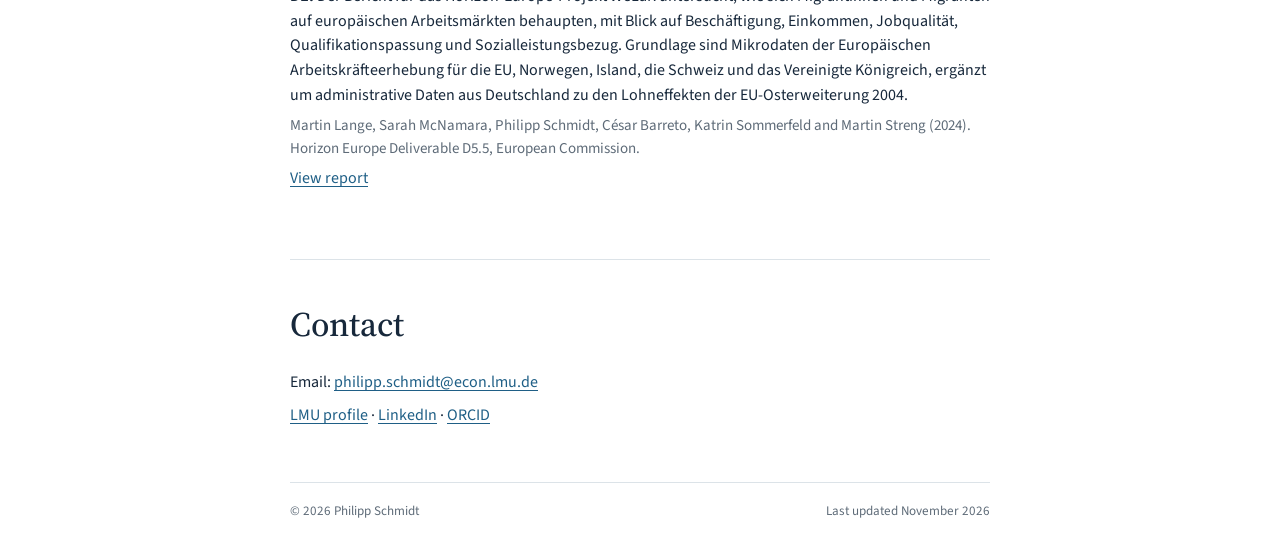
==== commit f71a2aec: "Add bilingual research descriptions Co-authored-by: copilot-swe-agent[bot] <198982749+Copilot@users." ====
--- a/index.html
+++ b/index.html
@@ -27,7 +27,7 @@
       <nav aria-label="Main navigation">
         <a href="#research">Research</a>
         <a href="#contact">Contact</a>
-        <a class="cv-link" href="philipp-schmidt-cv.pdf">CV (PDF)</a>
+        <a class="cv-link" href="CV_Schmidt.pdf">CV (PDF)</a>
       </nav>
     </div>
   </header>
@@ -61,6 +61,8 @@
         <h3>Discussion Papers</h3>
         <article class="research-item">
           <h4>Labor Market Integration of Asylum Seekers in Europe: Recent Trends and Barriers</h4>
+          <p class="abstract"><strong>EN:</strong> Using the EU Labour Force Survey, we document how asylum seekers are integrating into labour markets across Europe and compare them with natives and economic migrants. Their employment rates are on average about 10 percentage points below those of natives, and the jobs they hold are of lower quality. Self-reported barriers to employment point to institutional hurdles as a main cause.</p>
+          <p class="abstract"><strong>DE:</strong> Auf Basis der Europäischen Arbeitskräfteerhebung beschreiben wir, wie sich Asylsuchende in Europa in den Arbeitsmarkt integrieren, im Vergleich zu Einheimischen und Arbeitsmigranten. Ihre Beschäftigungsquote liegt im Durchschnitt rund zehn Prozentpunkte unter der von Einheimischen, und ihre Stellen sind von geringerer Qualität. Die selbst berichteten Hürden bei der Jobsuche deuten vor allem auf institutionelle Ursachen hin.</p>
           <p class="item-meta">Martin Lange, Sarah McNamara and Philipp Schmidt (2024). ZEW Discussion Paper No. 24-073.</p>
           <p><a href="https://dx.doi.org/10.2139/ssrn.5045065" target="_blank" rel="noopener">Read paper</a></p>
         </article>
@@ -70,6 +72,8 @@
         <h3>Policy Reports</h3>
         <article class="research-item">
           <h4>Migration and Integration in European Labour Markets</h4>
+          <p class="abstract"><strong>EN:</strong> This report for the Horizon Europe project WeLaR examines how migrants fare in European labour markets, covering employment, income, job quality, skill mismatch and the use of welfare benefits. It draws on EU Labour Force Survey microdata for the EU, Norway, Iceland, Switzerland and the UK, and adds administrative evidence from Germany on the wage effects of the 2004 EU enlargement.</p>
+          <p class="abstract"><strong>DE:</strong> Der Bericht für das Horizon-Europe-Projekt WeLaR untersucht, wie sich Migrantinnen und Migranten auf europäischen Arbeitsmärkten behaupten, mit Blick auf Beschäftigung, Einkommen, Jobqualität, Qualifikationspassung und Sozialleistungsbezug. Grundlage sind Mikrodaten der Europäischen Arbeitskräfteerhebung für die EU, Norwegen, Island, die Schweiz und das Vereinigte Königreich, ergänzt um administrative Daten aus Deutschland zu den Lohneffekten der EU-Osterweiterung 2004.</p>
           <p class="item-meta">Martin Lange, Sarah McNamara, Philipp Schmidt, César Barreto, Katrin Sommerfeld and Martin Streng (2024). Horizon Europe Deliverable D5.5, European Commission.</p>
           <p><a href="https://projectwelar.eu/wp-content/uploads/2024/07/D5.5_Migration-and-integration-in-European-labour-markets.pdf" target="_blank" rel="noopener">View report</a></p>
         </article>
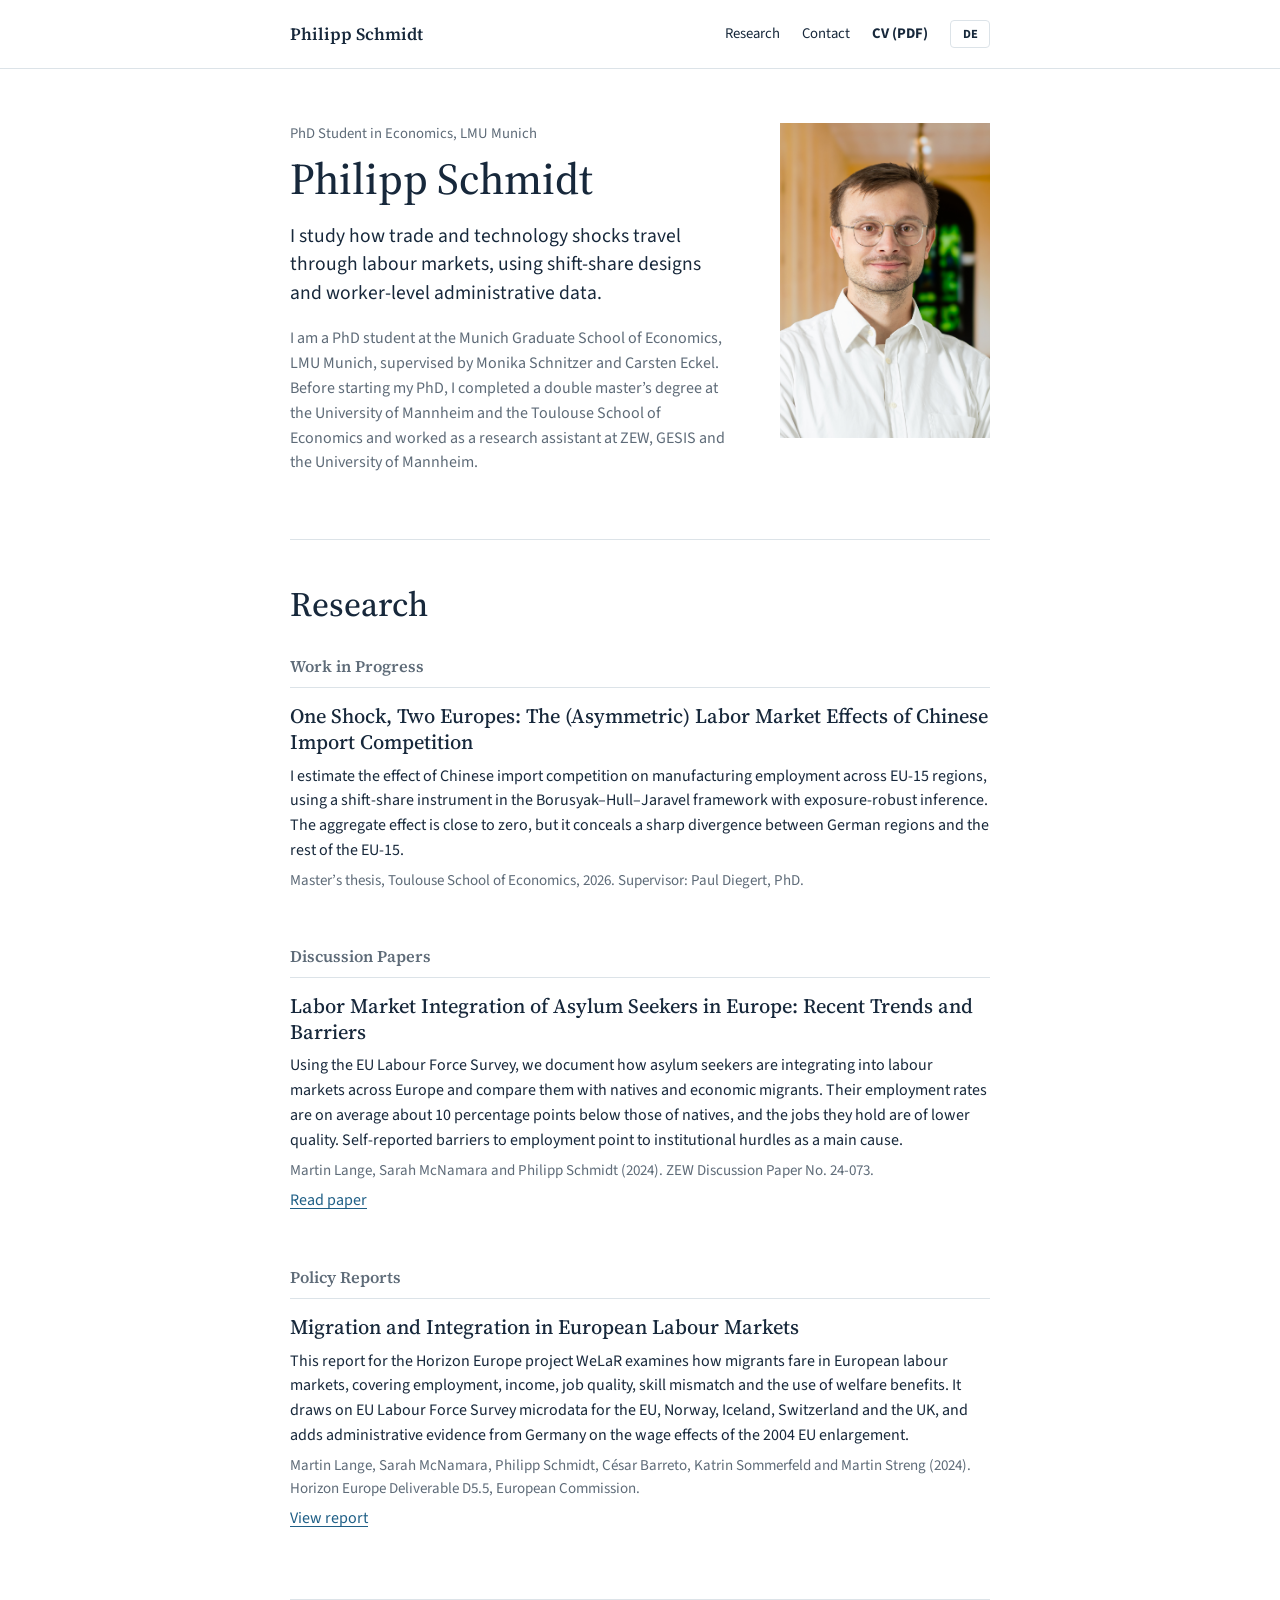
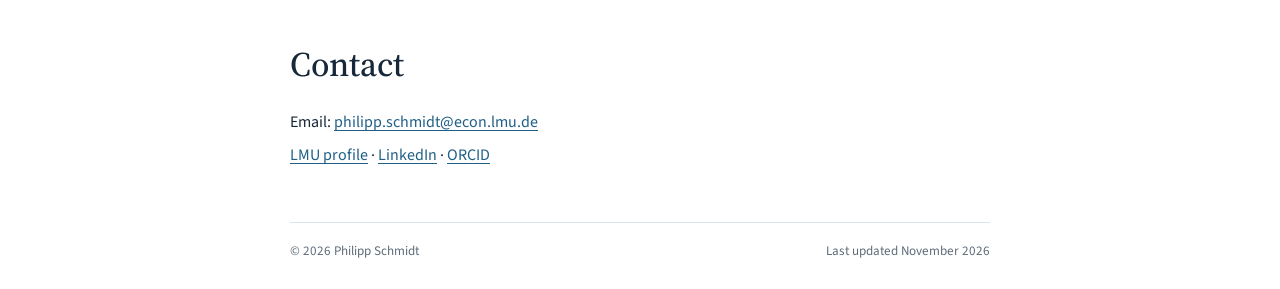
==== commit f12b7999: "Fix bilingual language toggle Co-authored-by: copilot-swe-agent[bot] <198982749+Copilot@users.norepl" ====
--- a/index.html
+++ b/index.html
@@ -25,9 +25,12 @@
     <div class="container nav-wrap">
       <a class="brand" href="#" aria-label="Philipp Schmidt, home">Philipp Schmidt</a>
       <nav aria-label="Main navigation">
-        <a href="#research">Research</a>
-        <a href="#contact">Contact</a>
+        <a href="#research" data-i18n="research">Research</a>
+        <a href="#contact" data-i18n="contact">Contact</a>
         <a class="cv-link" href="CV_Schmidt.pdf">CV (PDF)</a>
+        <button class="language-toggle" type="button" aria-label="Switch to German">
+          <span lang="en">DE</span><span lang="de" hidden>EN</span>
+        </button>
       </nav>
     </div>
   </header>
@@ -35,10 +38,10 @@
   <main>
     <section id="about" class="intro container">
       <div class="intro-copy">
-        <p class="role">PhD Student in Economics, LMU Munich</p>
+        <p class="role" data-i18n="role">PhD Student in Economics, LMU Munich</p>
         <h1>Philipp Schmidt</h1>
-        <p class="lead">I study how trade and technology shocks travel through labour markets, using shift-share designs and worker-level administrative data.</p>
-        <p>I am a PhD student at the Munich Graduate School of Economics, LMU Munich, supervised by Monika Schnitzer and Carsten Eckel. Before starting my PhD, I completed a double master’s degree at the University of Mannheim and the Toulouse School of Economics and worked as a research assistant at ZEW, GESIS and the University of Mannheim.</p>
+        <p class="lead" data-i18n="lead">I study how trade and technology shocks travel through labour markets, using shift-share designs and worker-level administrative data.</p>
+        <p data-i18n="bio">I am a PhD student at the Munich Graduate School of Economics, LMU Munich, supervised by Monika Schnitzer and Carsten Eckel. Before starting my PhD, I completed a double master’s degree at the University of Mannheim and the Toulouse School of Economics and worked as a research assistant at ZEW, GESIS and the University of Mannheim.</p>
       </div>
       <figure class="portrait">
         <img src="schmidt-philipp-portrait.jpg" alt="Portrait of Philipp Schmidt" width="480" height="720">
@@ -46,42 +49,42 @@
     </section>
 
     <section id="research" class="section container">
-      <h2>Research</h2>
+      <h2 data-i18n="research">Research</h2>
 
       <div class="research-group">
-        <h3>Work in Progress</h3>
+        <h3 data-i18n="workInProgress">Work in Progress</h3>
         <article class="research-item">
           <h4>One Shock, Two Europes: The (Asymmetric) Labor Market Effects of Chinese Import Competition</h4>
           <p class="abstract">I estimate the effect of Chinese import competition on manufacturing employment across EU-15 regions, using a shift-share instrument in the Borusyak–Hull–Jaravel framework with exposure-robust inference. The aggregate effect is close to zero, but it conceals a sharp divergence between German regions and the rest of the EU-15.</p>
-          <p class="item-meta">Master’s thesis, Toulouse School of Economics, 2026. Supervisor: Paul Diegert, PhD.</p>
+          <p class="item-meta" data-i18n="thesisMeta">Master’s thesis, Toulouse School of Economics, 2026. Supervisor: Paul Diegert, PhD.</p>
         </article>
       </div>
 
       <div class="research-group">
-        <h3>Discussion Papers</h3>
+        <h3 data-i18n="discussionPapers">Discussion Papers</h3>
         <article class="research-item">
           <h4>Labor Market Integration of Asylum Seekers in Europe: Recent Trends and Barriers</h4>
-          <p class="abstract"><strong>EN:</strong> Using the EU Labour Force Survey, we document how asylum seekers are integrating into labour markets across Europe and compare them with natives and economic migrants. Their employment rates are on average about 10 percentage points below those of natives, and the jobs they hold are of lower quality. Self-reported barriers to employment point to institutional hurdles as a main cause.</p>
-          <p class="abstract"><strong>DE:</strong> Auf Basis der Europäischen Arbeitskräfteerhebung beschreiben wir, wie sich Asylsuchende in Europa in den Arbeitsmarkt integrieren, im Vergleich zu Einheimischen und Arbeitsmigranten. Ihre Beschäftigungsquote liegt im Durchschnitt rund zehn Prozentpunkte unter der von Einheimischen, und ihre Stellen sind von geringerer Qualität. Die selbst berichteten Hürden bei der Jobsuche deuten vor allem auf institutionelle Ursachen hin.</p>
+          <p class="abstract" lang="en">Using the EU Labour Force Survey, we document how asylum seekers are integrating into labour markets across Europe and compare them with natives and economic migrants. Their employment rates are on average about 10 percentage points below those of natives, and the jobs they hold are of lower quality. Self-reported barriers to employment point to institutional hurdles as a main cause.</p>
+          <p class="abstract" lang="de" hidden>Auf Basis der Europäischen Arbeitskräfteerhebung beschreiben wir, wie sich Asylsuchende in Europa in den Arbeitsmarkt integrieren, im Vergleich zu Einheimischen und Arbeitsmigranten. Ihre Beschäftigungsquote liegt im Durchschnitt rund zehn Prozentpunkte unter der von Einheimischen, und ihre Stellen sind von geringerer Qualität. Die selbst berichteten Hürden bei der Jobsuche deuten vor allem auf institutionelle Ursachen hin.</p>
           <p class="item-meta">Martin Lange, Sarah McNamara and Philipp Schmidt (2024). ZEW Discussion Paper No. 24-073.</p>
-          <p><a href="https://dx.doi.org/10.2139/ssrn.5045065" target="_blank" rel="noopener">Read paper</a></p>
+          <p><a href="https://dx.doi.org/10.2139/ssrn.5045065" target="_blank" rel="noopener" data-i18n="readPaper">Read paper</a></p>
         </article>
       </div>
 
       <div class="research-group">
-        <h3>Policy Reports</h3>
+        <h3 data-i18n="policyReports">Policy Reports</h3>
         <article class="research-item">
           <h4>Migration and Integration in European Labour Markets</h4>
-          <p class="abstract"><strong>EN:</strong> This report for the Horizon Europe project WeLaR examines how migrants fare in European labour markets, covering employment, income, job quality, skill mismatch and the use of welfare benefits. It draws on EU Labour Force Survey microdata for the EU, Norway, Iceland, Switzerland and the UK, and adds administrative evidence from Germany on the wage effects of the 2004 EU enlargement.</p>
-          <p class="abstract"><strong>DE:</strong> Der Bericht für das Horizon-Europe-Projekt WeLaR untersucht, wie sich Migrantinnen und Migranten auf europäischen Arbeitsmärkten behaupten, mit Blick auf Beschäftigung, Einkommen, Jobqualität, Qualifikationspassung und Sozialleistungsbezug. Grundlage sind Mikrodaten der Europäischen Arbeitskräfteerhebung für die EU, Norwegen, Island, die Schweiz und das Vereinigte Königreich, ergänzt um administrative Daten aus Deutschland zu den Lohneffekten der EU-Osterweiterung 2004.</p>
+          <p class="abstract" lang="en">This report for the Horizon Europe project WeLaR examines how migrants fare in European labour markets, covering employment, income, job quality, skill mismatch and the use of welfare benefits. It draws on EU Labour Force Survey microdata for the EU, Norway, Iceland, Switzerland and the UK, and adds administrative evidence from Germany on the wage effects of the 2004 EU enlargement.</p>
+          <p class="abstract" lang="de" hidden>Der Bericht für das Horizon-Europe-Projekt WeLaR untersucht, wie sich Migrantinnen und Migranten auf europäischen Arbeitsmärkten behaupten, mit Blick auf Beschäftigung, Einkommen, Jobqualität, Qualifikationspassung und Sozialleistungsbezug. Grundlage sind Mikrodaten der Europäischen Arbeitskräfteerhebung für die EU, Norwegen, Island, die Schweiz und das Vereinigte Königreich, ergänzt um administrative Daten aus Deutschland zu den Lohneffekten der EU-Osterweiterung 2004.</p>
           <p class="item-meta">Martin Lange, Sarah McNamara, Philipp Schmidt, César Barreto, Katrin Sommerfeld and Martin Streng (2024). Horizon Europe Deliverable D5.5, European Commission.</p>
-          <p><a href="https://projectwelar.eu/wp-content/uploads/2024/07/D5.5_Migration-and-integration-in-European-labour-markets.pdf" target="_blank" rel="noopener">View report</a></p>
+          <p><a href="https://projectwelar.eu/wp-content/uploads/2024/07/D5.5_Migration-and-integration-in-European-labour-markets.pdf" target="_blank" rel="noopener" data-i18n="viewReport">View report</a></p>
         </article>
       </div>
     </section>
 
     <section id="contact" class="section container">
-      <h2>Contact</h2>
+      <h2 data-i18n="contact">Contact</h2>
       <p>Email: <a href="mailto:philipp.schmidt@econ.lmu.de">philipp.schmidt@econ.lmu.de</a></p>
       <p><a href="https://www.econ.lmu.de/en/persons/contact-page/philipp-schmidt-a4335879.html" target="_blank" rel="noopener">LMU profile</a> · <a href="https://linkedin.com/in/philipp-lukas-schmidt" target="_blank" rel="noopener">LinkedIn</a> · <a href="https://orcid.org/0009-0005-5736-9751" target="_blank" rel="noopener">ORCID</a></p>
     </section>
@@ -89,7 +92,8 @@
 
   <footer class="container footer">
     <span>© 2026 Philipp Schmidt</span>
-    <span>Last updated November 2026</span>
+    <span data-i18n="lastUpdated">Last updated November 2026</span>
   </footer>
+  <script src="script.js"></script>
 </body>
 </html>
--- a/styles.css
+++ b/styles.css
@@ -47,6 +47,17 @@
 nav a { color: var(--ink); text-decoration: none; }
 nav a:hover { text-decoration: underline; }
 .cv-link { font-weight: 700; }
+.language-toggle {
+  min-width: 40px;
+  padding: 4px 8px;
+  border: 1px solid var(--line);
+  border-radius: 4px;
+  background: #fff;
+  color: var(--ink);
+  font: 700 0.78rem var(--text);
+  cursor: pointer;
+}
+.language-toggle:hover { border-color: var(--ink); }
 
 .intro {
   display: grid;
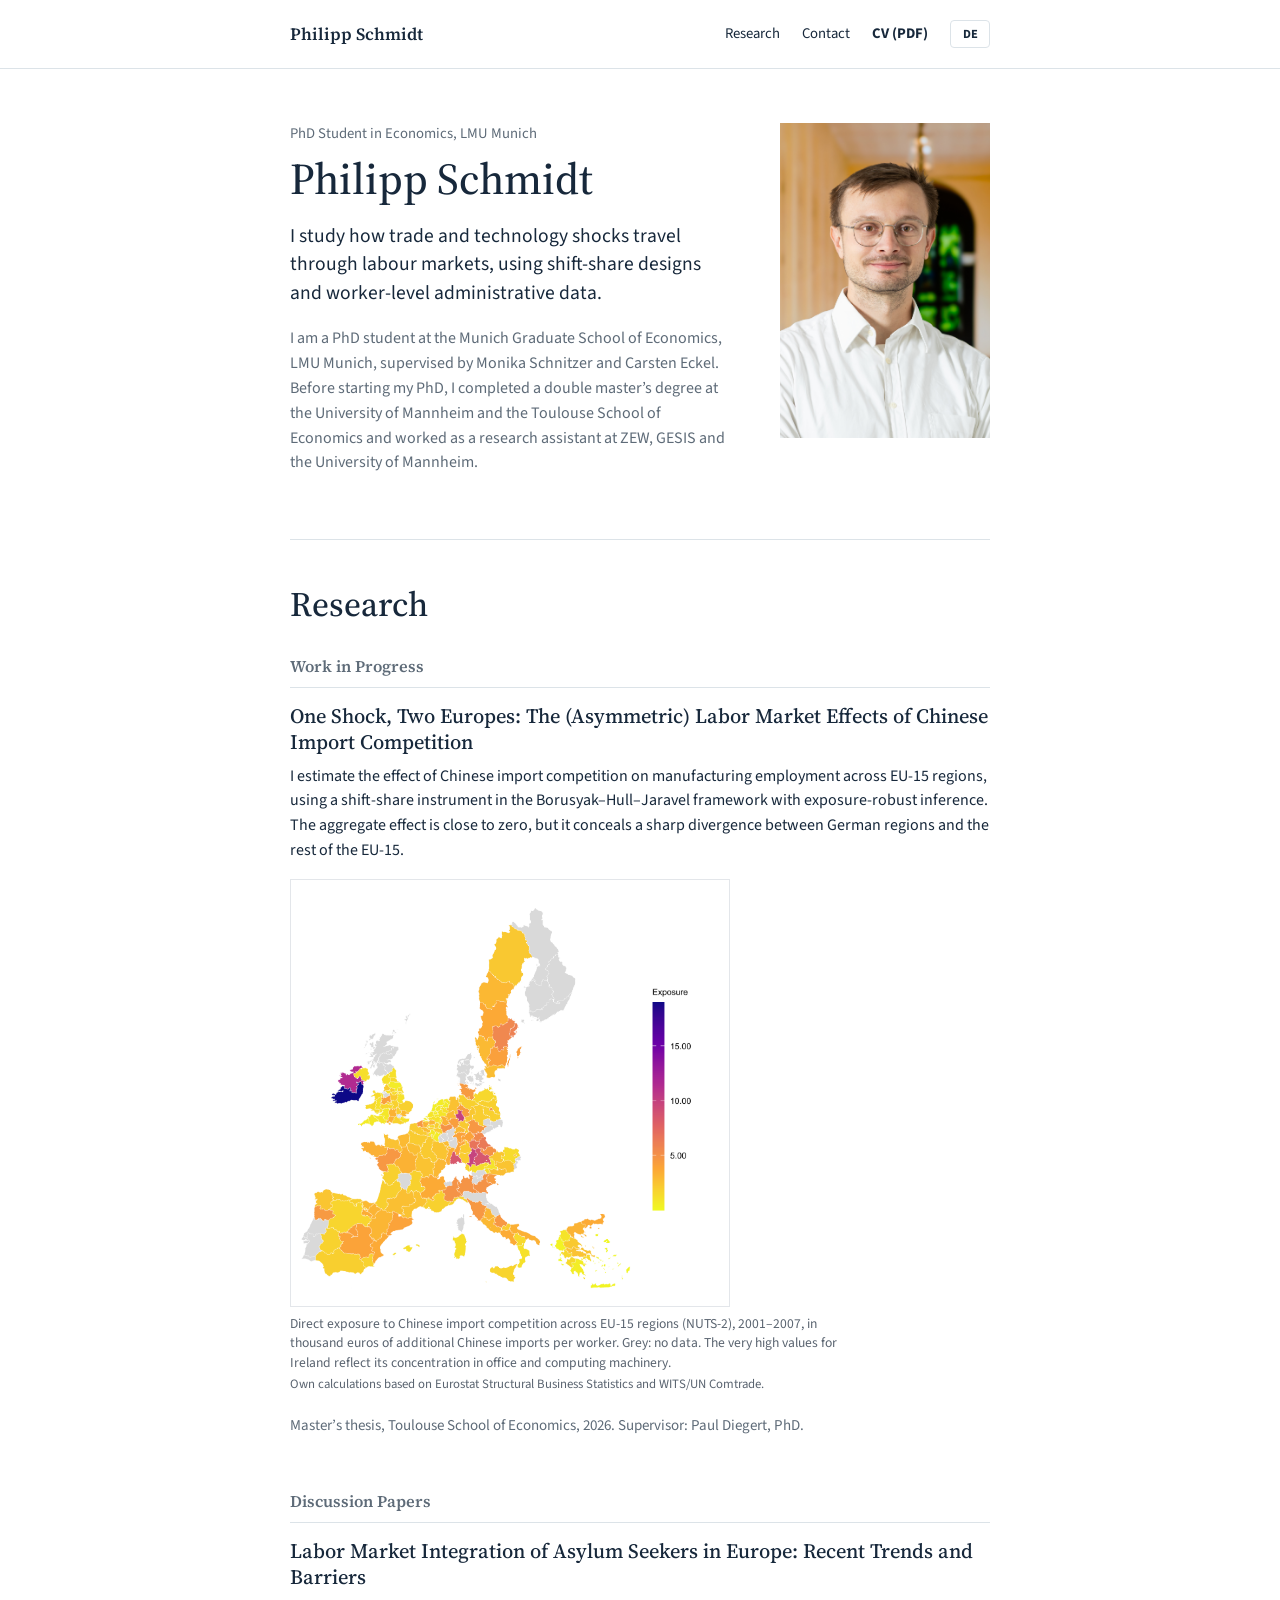
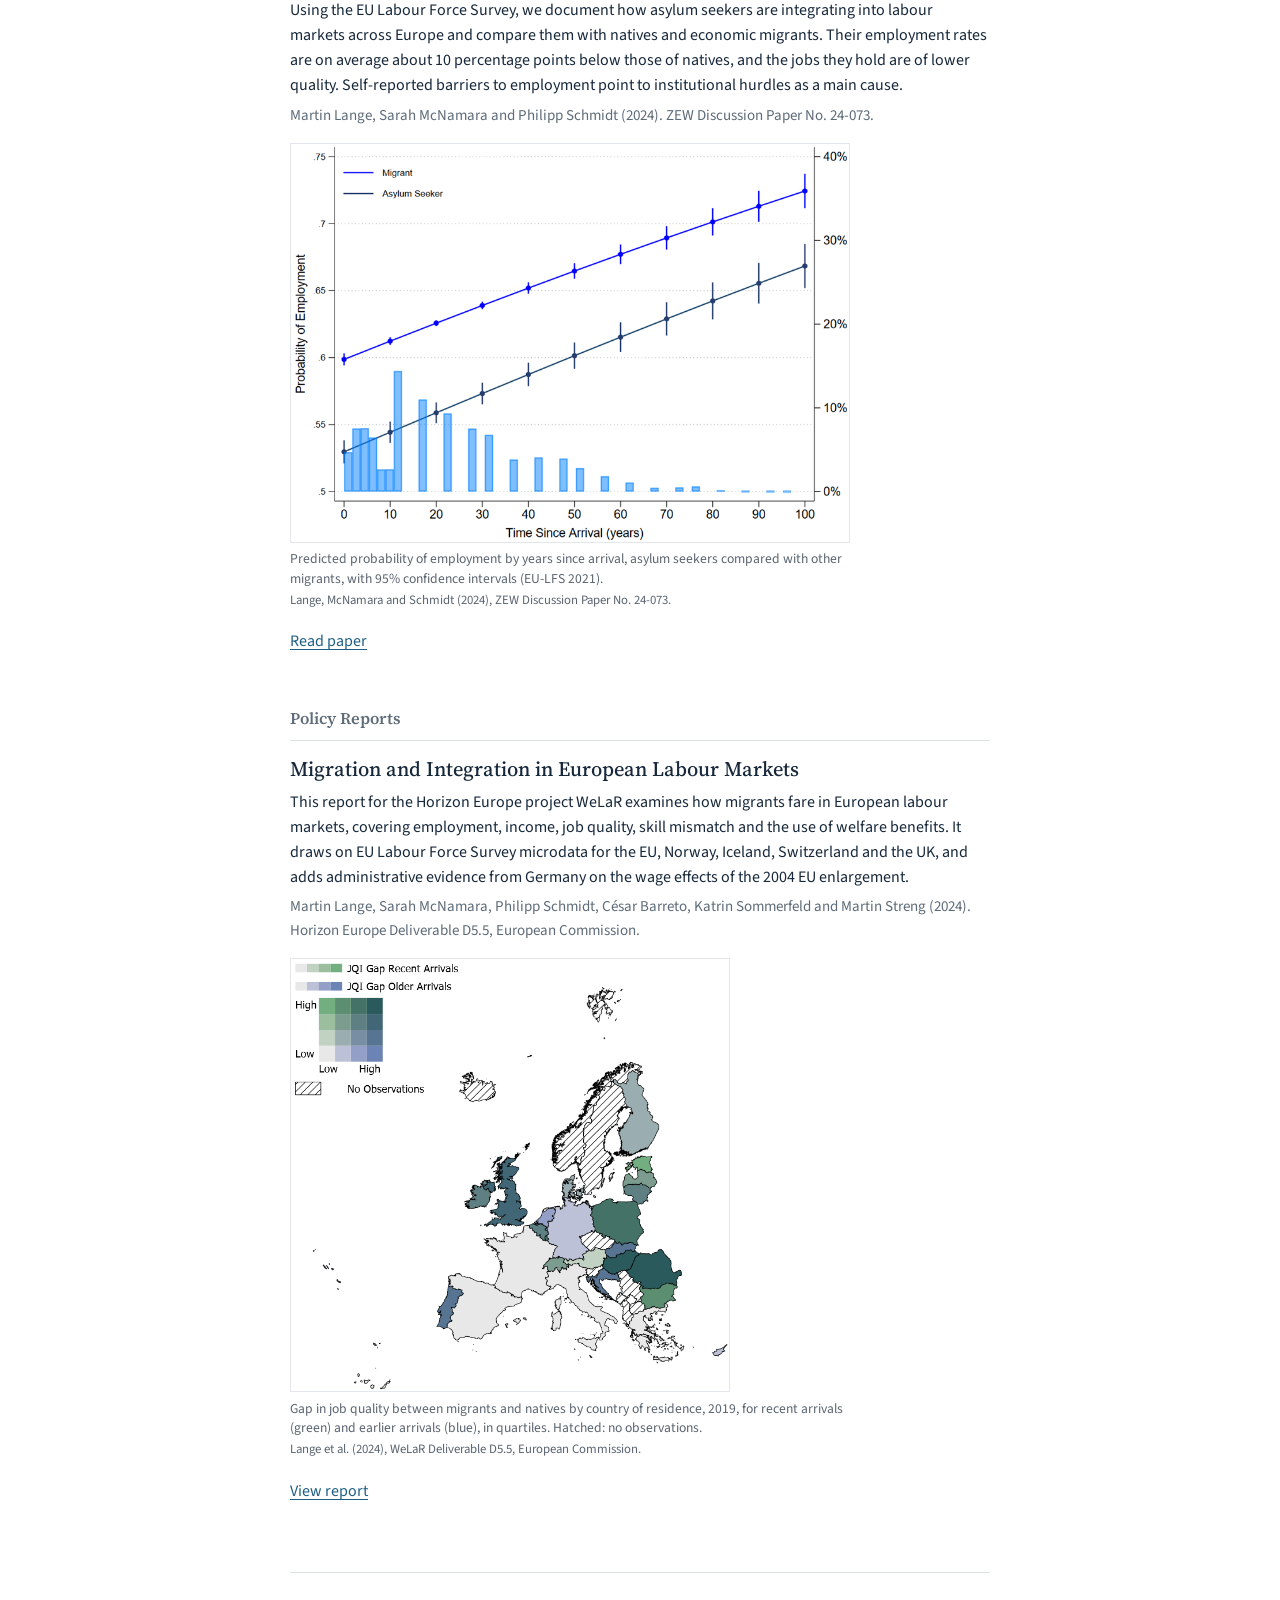
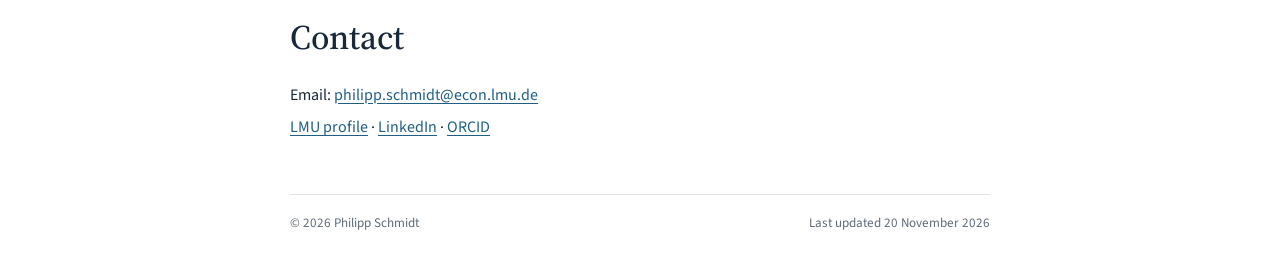
==== commit 15e7d07b: "Add figures to research entries Co-authored-by: copilot-swe-agent[bot] <198982749+Copilot@users.nore" ====
--- a/index.html
+++ b/index.html
@@ -56,6 +56,15 @@
         <article class="research-item">
           <h4>One Shock, Two Europes: The (Asymmetric) Labor Market Effects of Chinese Import Competition</h4>
           <p class="abstract">I estimate the effect of Chinese import competition on manufacturing employment across EU-15 regions, using a shift-share instrument in the Borusyak–Hull–Jaravel framework with exposure-robust inference. The aggregate effect is close to zero, but it conceals a sharp divergence between German regions and the rest of the EU-15.</p>
+          <figure class="research-figure map">
+            <a href="images/thesis-import-exposure-map.png" target="_blank" rel="noopener">
+              <img src="images/thesis-import-exposure-map.png" alt="Map of EU-15 regions shaded by exposure to Chinese imports between 2001 and 2007, with the highest values in Ireland and in import-competing regions of Germany, northern Italy and Portugal." data-i18n-alt="wipFigAlt" width="1329" height="1294" loading="lazy">
+            </a>
+            <figcaption>
+              <span data-i18n="wipFigCaption">Direct exposure to Chinese import competition across EU-15 regions (NUTS-2), 2001–2007, in thousand euros of additional Chinese imports per worker. Grey: no data. The very high values for Ireland reflect its concentration in office and computing machinery.</span>
+              <span class="figure-source" data-i18n="wipFigSource">Own calculations based on Eurostat Structural Business Statistics and WITS/UN Comtrade.</span>
+            </figcaption>
+          </figure>
           <p class="item-meta" data-i18n="thesisMeta">Master’s thesis, Toulouse School of Economics, 2026. Supervisor: Paul Diegert, PhD.</p>
         </article>
       </div>
@@ -67,6 +76,15 @@
           <p class="abstract" lang="en">Using the EU Labour Force Survey, we document how asylum seekers are integrating into labour markets across Europe and compare them with natives and economic migrants. Their employment rates are on average about 10 percentage points below those of natives, and the jobs they hold are of lower quality. Self-reported barriers to employment point to institutional hurdles as a main cause.</p>
           <p class="abstract" lang="de" hidden>Auf Basis der Europäischen Arbeitskräfteerhebung beschreiben wir, wie sich Asylsuchende in Europa in den Arbeitsmarkt integrieren, im Vergleich zu Einheimischen und Arbeitsmigranten. Ihre Beschäftigungsquote liegt im Durchschnitt rund zehn Prozentpunkte unter der von Einheimischen, und ihre Stellen sind von geringerer Qualität. Die selbst berichteten Hürden bei der Jobsuche deuten vor allem auf institutionelle Ursachen hin.</p>
           <p class="item-meta">Martin Lange, Sarah McNamara and Philipp Schmidt (2024). ZEW Discussion Paper No. 24-073.</p>
+          <figure class="research-figure">
+            <a href="images/zew-employment-time-since-arrival.png" target="_blank" rel="noopener">
+              <img src="images/zew-employment-time-since-arrival.png" alt="Line chart: the predicted employment probability of asylum seekers stays below that of other migrants at every duration of stay." data-i18n-alt="dpFigAlt" width="885" height="631" loading="lazy">
+            </a>
+            <figcaption>
+              <span data-i18n="dpFigCaption">Predicted probability of employment by years since arrival, asylum seekers compared with other migrants, with 95% confidence intervals (EU-LFS 2021).</span>
+              <span class="figure-source" data-i18n="dpFigSource">Lange, McNamara and Schmidt (2024), ZEW Discussion Paper No. 24-073.</span>
+            </figcaption>
+          </figure>
           <p><a href="https://dx.doi.org/10.2139/ssrn.5045065" target="_blank" rel="noopener" data-i18n="readPaper">Read paper</a></p>
         </article>
       </div>
@@ -78,6 +96,15 @@
           <p class="abstract" lang="en">This report for the Horizon Europe project WeLaR examines how migrants fare in European labour markets, covering employment, income, job quality, skill mismatch and the use of welfare benefits. It draws on EU Labour Force Survey microdata for the EU, Norway, Iceland, Switzerland and the UK, and adds administrative evidence from Germany on the wage effects of the 2004 EU enlargement.</p>
           <p class="abstract" lang="de" hidden>Der Bericht für das Horizon-Europe-Projekt WeLaR untersucht, wie sich Migrantinnen und Migranten auf europäischen Arbeitsmärkten behaupten, mit Blick auf Beschäftigung, Einkommen, Jobqualität, Qualifikationspassung und Sozialleistungsbezug. Grundlage sind Mikrodaten der Europäischen Arbeitskräfteerhebung für die EU, Norwegen, Island, die Schweiz und das Vereinigte Königreich, ergänzt um administrative Daten aus Deutschland zu den Lohneffekten der EU-Osterweiterung 2004.</p>
           <p class="item-meta">Martin Lange, Sarah McNamara, Philipp Schmidt, César Barreto, Katrin Sommerfeld and Martin Streng (2024). Horizon Europe Deliverable D5.5, European Commission.</p>
+          <figure class="research-figure map">
+            <a href="images/welar-job-quality-map-2019.png" target="_blank" rel="noopener">
+              <img src="images/welar-job-quality-map-2019.png" alt="Map of Europe with a two-colour scale showing the migrant–native job-quality gap for recent and earlier arrivals in each country in 2019." data-i18n-alt="reportFigAlt" width="760" height="750" loading="lazy">
+            </a>
+            <figcaption>
+              <span data-i18n="reportFigCaption">Gap in job quality between migrants and natives by country of residence, 2019, for recent arrivals (green) and earlier arrivals (blue), in quartiles. Hatched: no observations.</span>
+              <span class="figure-source" data-i18n="reportFigSource">Lange et al. (2024), WeLaR Deliverable D5.5, European Commission.</span>
+            </figcaption>
+          </figure>
           <p><a href="https://projectwelar.eu/wp-content/uploads/2024/07/D5.5_Migration-and-integration-in-European-labour-markets.pdf" target="_blank" rel="noopener" data-i18n="viewReport">View report</a></p>
         </article>
       </div>
@@ -92,7 +119,7 @@
 
   <footer class="container footer">
     <span>© 2026 Philipp Schmidt</span>
-    <span data-i18n="lastUpdated">Last updated November 2026</span>
+    <span data-i18n="lastUpdated">Last updated 20 November 2026</span>
   </footer>
   <script src="script.js"></script>
 </body>
--- a/styles.css
+++ b/styles.css
@@ -117,6 +117,12 @@
 .research-item p { margin: 0 0 6px; }
 .abstract { color: var(--ink); }
 .item-meta { color: var(--muted); font-size: 0.94rem; }
+.research-figure { margin: 1rem 0 1.25rem; }
+.research-figure img { display: block; width: 100%; height: auto; max-width: 560px; border: 1px solid #e3e6ea; }
+.research-figure.map img { max-width: 440px; }
+.research-figure figcaption { margin-top: .4rem; font-size: .85rem; line-height: 1.45; color: #5a6470; max-width: 560px; }
+.research-figure .figure-source { display: block; margin-top: .15rem; font-size: .8rem; }
+.research-figure a { cursor: zoom-in; }
 
 #contact p { margin: 0 0 8px; }
 .footer {
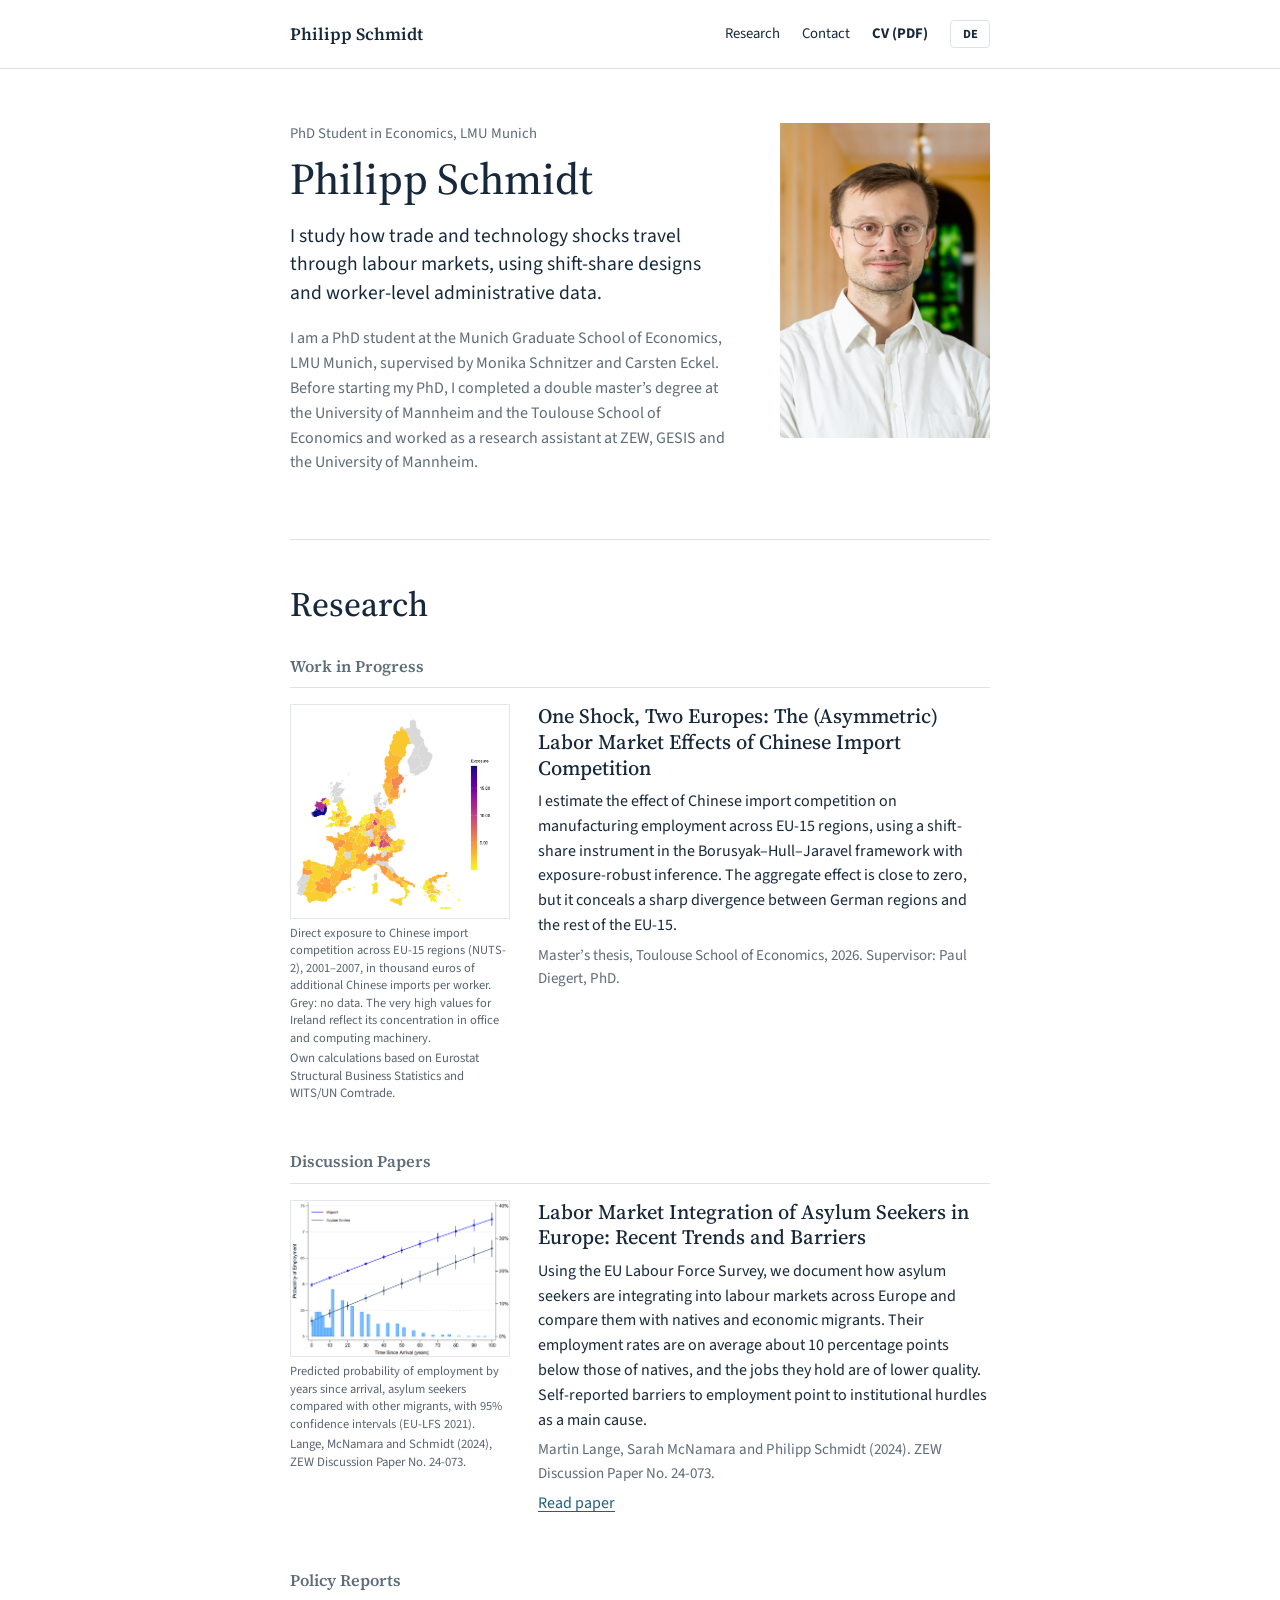
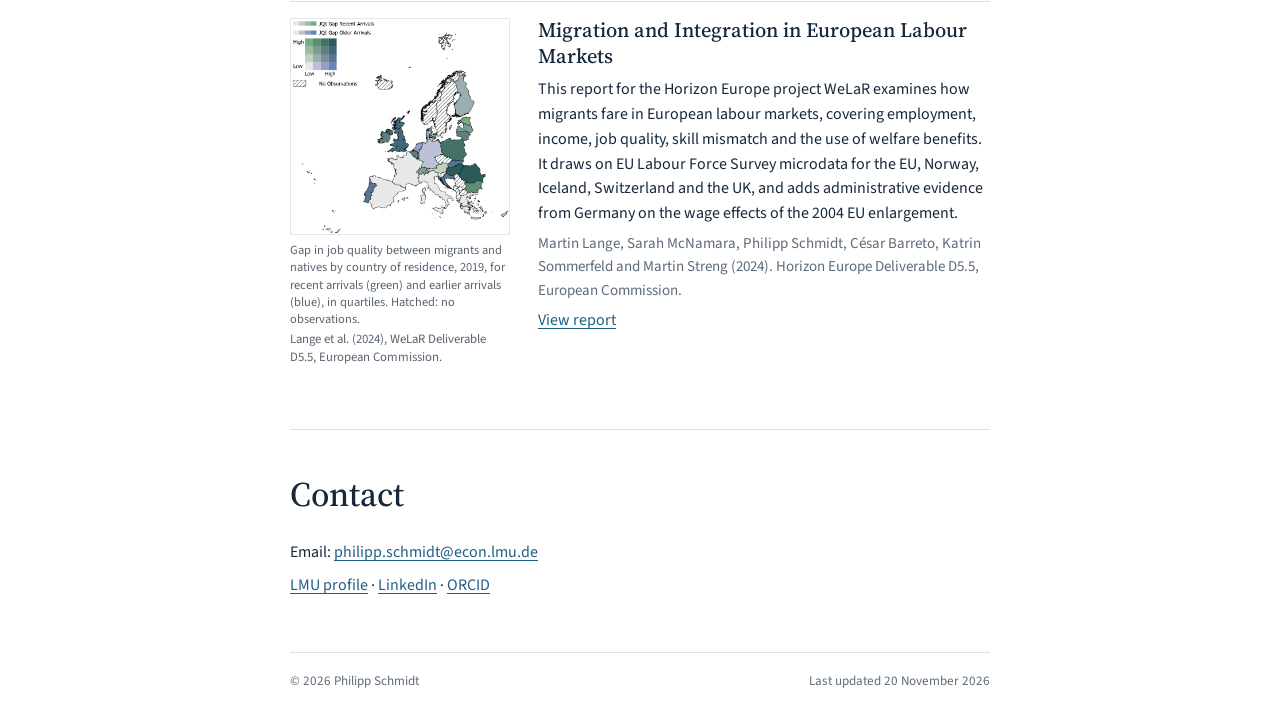
==== commit 82f44991: "Add German thesis text and PS favicon Co-authored-by: copilot-swe-agent[bot] <198982749+Copilot@user" ====
--- a/index.html
+++ b/index.html
@@ -54,8 +54,8 @@
       <div class="research-group">
         <h3 data-i18n="workInProgress">Work in Progress</h3>
         <article class="research-item">
-          <h4>One Shock, Two Europes: The (Asymmetric) Labor Market Effects of Chinese Import Competition</h4>
-          <p class="abstract">I estimate the effect of Chinese import competition on manufacturing employment across EU-15 regions, using a shift-share instrument in the Borusyak–Hull–Jaravel framework with exposure-robust inference. The aggregate effect is close to zero, but it conceals a sharp divergence between German regions and the rest of the EU-15.</p>
+          <h4 data-i18n="thesisTitle">One Shock, Two Europes: The (Asymmetric) Labor Market Effects of Chinese Import Competition</h4>
+          <p class="abstract" data-i18n="thesisAbstract">I estimate the effect of Chinese import competition on manufacturing employment across EU-15 regions, using a shift-share instrument in the Borusyak–Hull–Jaravel framework with exposure-robust inference. The aggregate effect is close to zero, but it conceals a sharp divergence between German regions and the rest of the EU-15.</p>
           <figure class="research-figure map">
             <a href="images/thesis-import-exposure-map.png" target="_blank" rel="noopener">
               <img src="images/thesis-import-exposure-map.png" alt="Map of EU-15 regions shaded by exposure to Chinese imports between 2001 and 2007, with the highest values in Ireland and in import-competing regions of Germany, northern Italy and Portugal." data-i18n-alt="wipFigAlt" width="1329" height="1294" loading="lazy">
--- a/styles.css
+++ b/styles.css
@@ -107,7 +107,14 @@
   font-size: 1.02rem;
   font-weight: 600;
 }
-.research-item { padding: 4px 0 16px; }
+.research-item {
+  display: grid;
+  grid-template-columns: minmax(150px, 220px) minmax(0, 1fr);
+  column-gap: 28px;
+  align-items: start;
+  padding: 4px 0 16px;
+}
+.research-item > :not(.research-figure) { grid-column: 2; }
 .research-item h4 {
   margin: 0 0 8px;
   font-size: 1.28rem;
@@ -117,10 +124,19 @@
 .research-item p { margin: 0 0 6px; }
 .abstract { color: var(--ink); }
 .item-meta { color: var(--muted); font-size: 0.94rem; }
-.research-figure { margin: 1rem 0 1.25rem; }
-.research-figure img { display: block; width: 100%; height: auto; max-width: 560px; border: 1px solid #e3e6ea; }
-.research-figure.map img { max-width: 440px; }
-.research-figure figcaption { margin-top: .4rem; font-size: .85rem; line-height: 1.45; color: #5a6470; max-width: 560px; }
+.research-figure {
+  grid-column: 1;
+  grid-row: 1 / span 20;
+  margin: 0;
+}
+.research-figure img {
+  display: block;
+  width: 100%;
+  height: auto;
+  max-width: 220px;
+  border: 1px solid #e3e6ea;
+}
+.research-figure figcaption { margin-top: .4rem; font-size: .78rem; line-height: 1.4; color: #5a6470; max-width: 220px; }
 .research-figure .figure-source { display: block; margin-top: .15rem; font-size: .8rem; }
 .research-figure a { cursor: zoom-in; }
 
@@ -151,6 +167,14 @@
   h1 { font-size: 2.35rem; }
   .portrait { grid-row: 1; }
   .portrait img { width: 150px; }
+  .research-item {
+    display: block;
+  }
+  .research-figure {
+    margin: 1rem 0 1.25rem;
+  }
+  .research-figure img,
+  .research-figure figcaption { max-width: 260px; }
   .section { padding-block: 34px; }
   .footer { display: block; }
   .footer span { display: block; }
